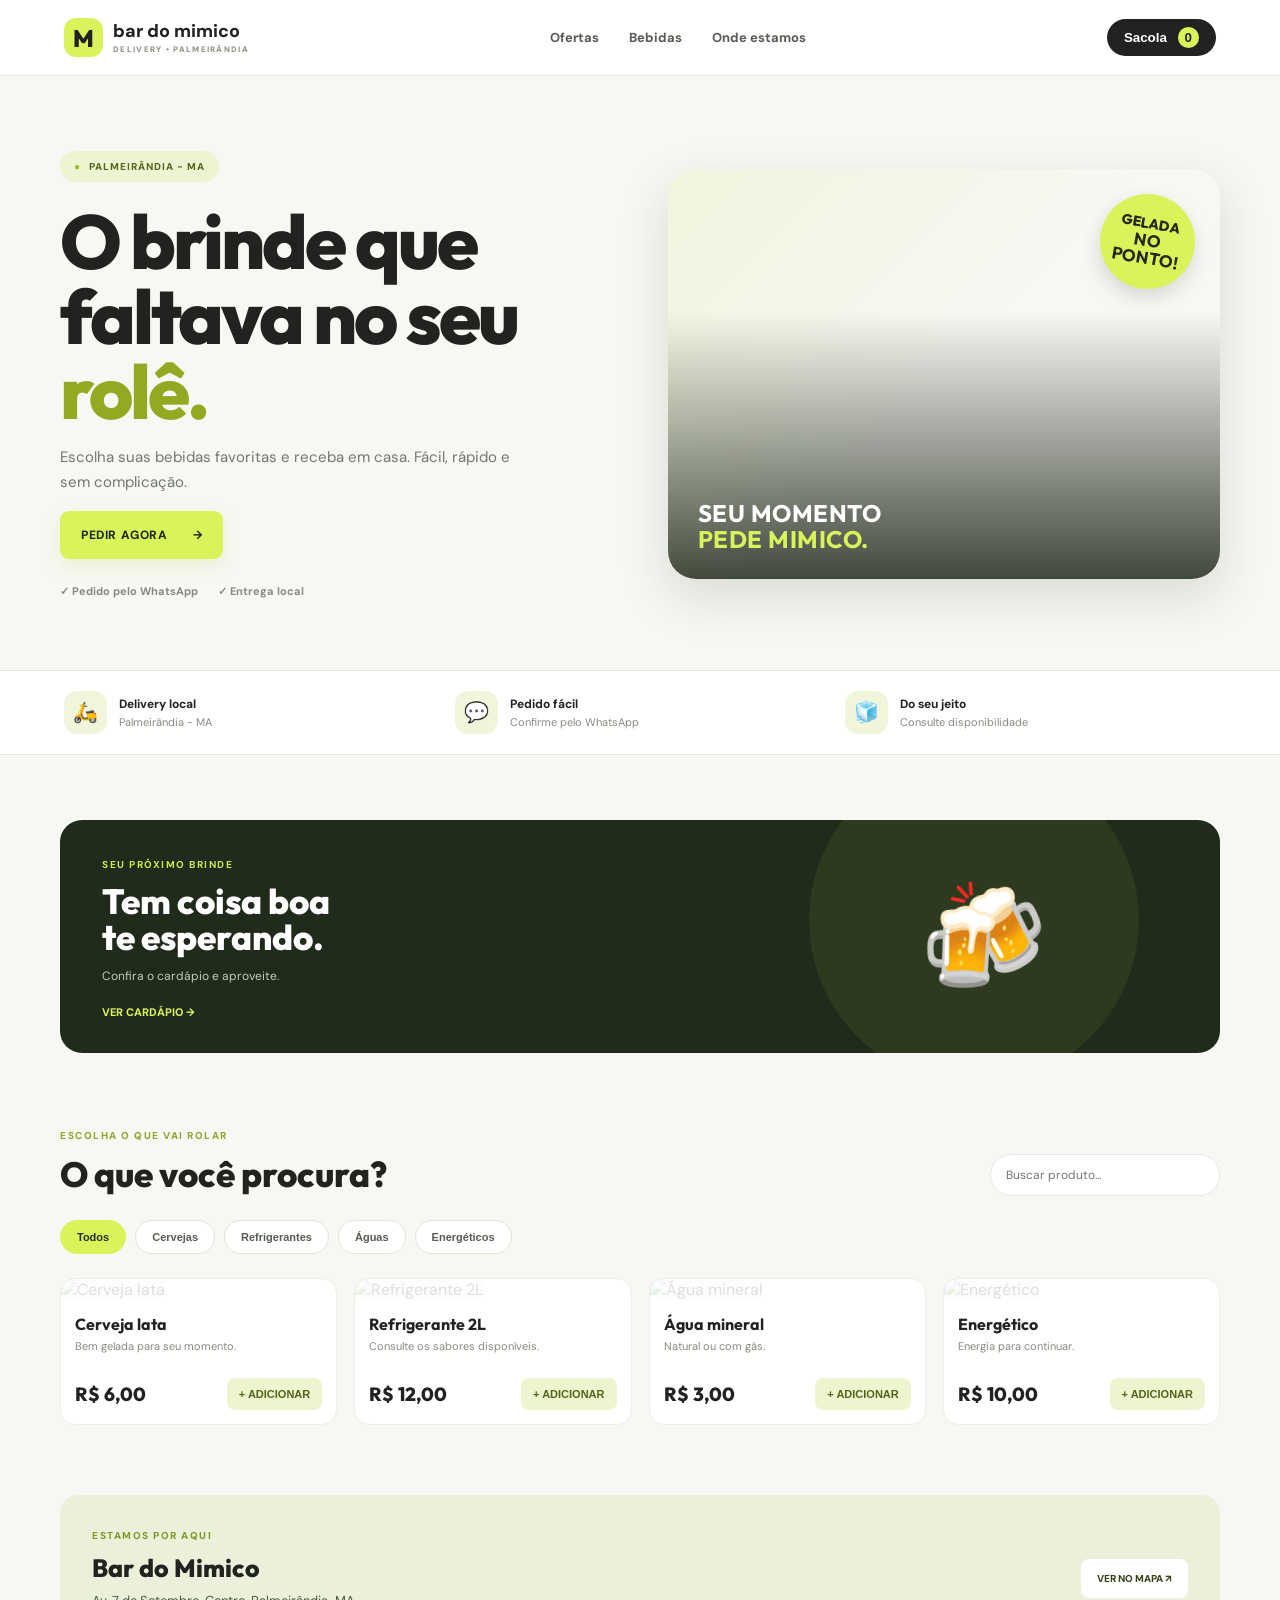
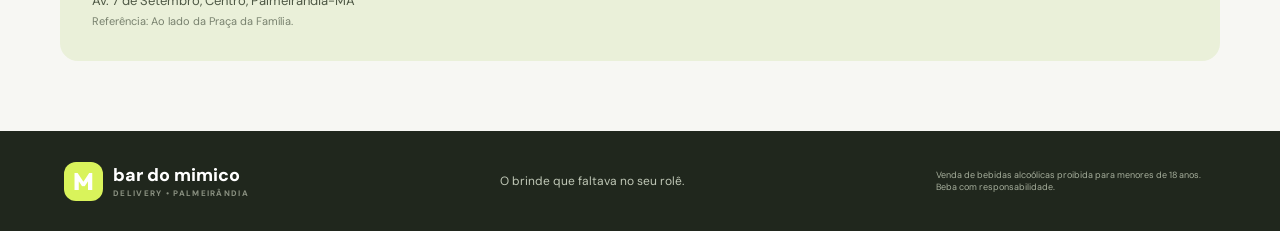
==== index.html @ 16fa1250 "Add files via upload" ====
<!doctype html>
<html lang="pt-BR"><head><meta charset="utf-8"><meta name="viewport" content="width=device-width,initial-scale=1"><meta name="theme-color" content="#f7f7f4"><title>Bar do Mimico | Delivery</title><link rel="preconnect" href="https://fonts.googleapis.com"><link href="https://fonts.googleapis.com/css2?family=DM+Sans:wght@400;500;600;700;800&family=Outfit:wght@500;600;700;800&display=swap" rel="stylesheet"><link rel="stylesheet" href="style.css"></head>
<body class="store">
<header class="header"><a class="logo" href="#"><span class="logo-mark">M</span><span>bar do <b>mimico</b><small>DELIVERY • PALMEIRÂNDIA</small></span></a><nav><a href="#ofertas">Ofertas</a><a href="#produtos">Bebidas</a><a href="#localizacao">Onde estamos</a></nav><button id="openCart" class="cart-top">Sacola <span id="cartCount">0</span></button></header>
<section class="hero"><div class="hero-copy"><div class="location-pill"><span>●</span> PALMEIRÂNDIA - MA</div><h1>O brinde que<br>faltava no seu <em>rolê.</em></h1><p>Escolha suas bebidas favoritas e receba em casa. Fácil, rápido e sem complicação.</p><a href="#produtos" class="btn-main">PEDIR AGORA <b>→</b></a><div class="hero-points"><span>✓ Pedido pelo WhatsApp</span><span>✓ Entrega local</span></div></div><div class="hero-image"><div class="hero-image-shade"></div><div class="hero-sticker">GELADA<br><b>NO PONTO!</b></div><div class="hero-caption">SEU MOMENTO<br><b>PEDE MIMICO.</b></div></div></section>
<section class="quick-info"><div><span class="qi-icon">🛵</span><span><b>Delivery local</b><small>Palmeirândia - MA</small></span></div><div><span class="qi-icon">💬</span><span><b>Pedido fácil</b><small>Confirme pelo WhatsApp</small></span></div><div><span class="qi-icon">🧊</span><span><b>Do seu jeito</b><small>Consulte disponibilidade</small></span></div></section>
<main>
<section id="ofertas" class="offer-strip"><div><small>SEU PRÓXIMO BRINDE</small><h2>Tem coisa boa<br>te esperando.</h2><p>Confira o cardápio e aproveite.</p><a href="#produtos">VER CARDÁPIO →</a></div><div class="offer-art">🍻</div></section>
<section id="produtos" class="catalog"><div class="section-title"><div><small>ESCOLHA O QUE VAI ROLAR</small><h2>O que você procura?</h2></div><div class="search-wrap"><input id="search" placeholder="Buscar produto..."></div></div><div id="categories" class="chips"></div><div id="products" class="product-grid"><div class="loading">Carregando cardápio...</div></div></section>
<section id="localizacao" class="location-card"><div><small>ESTAMOS POR AQUI</small><h2>Bar do Mimico</h2><p>Av. 7 de Setembro, Centro, Palmeirândia-MA</p><p class="muted">Referência: Ao lado da Praça da Família.</p></div><a target="_blank" rel="noopener" href="https://www.google.com/maps/search/?api=1&query=Av.+7+de+Setembro,+Centro,+Palmeir%C3%A2ndia+-+MA">VER NO MAPA ↗</a></section>
</main><footer><div class="logo"><span class="logo-mark">M</span><span>bar do <b>mimico</b><small>DELIVERY • PALMEIRÂNDIA</small></span></div><p>O brinde que faltava no seu rolê.</p><small>Venda de bebidas alcoólicas proibida para menores de 18 anos. Beba com responsabilidade.</small></footer>
<div id="cartModal" class="modal hidden"><div class="modal-card"><div class="modal-head"><div><small>SUA ESCOLHA</small><h2>Sacola de compras</h2></div><button class="close" data-close="cartModal">×</button></div><div id="cartItems"></div><div id="cartTotals" class="cart-totals"></div><form id="checkout"><h3>Onde entregamos?</h3><input name="customer_name" placeholder="Seu nome" required><input name="customer_phone" placeholder="Seu telefone / WhatsApp" required><input name="address" placeholder="Rua, número e bairro" required><input name="reference" placeholder="Ponto de referência (opcional)"><select name="payment"><option>Pix</option><option>Dinheiro</option><option>Cartão</option></select><input name="change_for" placeholder="Troco para quanto? (se necessário)"><button class="btn-main full">ENVIAR PEDIDO PELO WHATSAPP →</button><small class="form-hint">O pedido será registrado e você será direcionado ao WhatsApp para enviar a mensagem.</small></form></div></div>
<div id="toast" class="toast"></div>
<script src="https://cdn.jsdelivr.net/npm/@supabase/supabase-js@2"></script><script src="config.js"></script><script src="store.js"></script></body></html>
---- style.css ----
:root{--ink:#20231f;--muted:#72786f;--lime:#d9f35b;--lime-dark:#b9d638;--paper:#f7f7f3;--white:#fff;--line:#e7e9e1;--orange:#ff7448}*{box-sizing:border-box}html{scroll-behavior:smooth}body{margin:0;background:var(--paper);color:var(--ink);font-family:"DM Sans",sans-serif}.header{height:76px;padding:0 max(5%,calc((100% - 1160px)/2));display:flex;align-items:center;justify-content:space-between;background:#fff;position:sticky;top:0;z-index:4;border-bottom:1px solid var(--line)}.logo{display:flex;align-items:center;gap:10px;text-decoration:none;color:var(--ink);font-weight:800;font-size:18px;line-height:1}.logo b{font-weight:800}.logo small{display:block;color:#899080;font-size:8px;letter-spacing:1.3px;margin-top:5px}.logo-mark{width:39px;height:39px;background:var(--lime);display:grid;place-items:center;border-radius:12px;font:800 24px Outfit}.header nav{display:flex;gap:30px}.header nav a{color:#555d52;text-decoration:none;font-size:13px;font-weight:700}.header nav a:hover{color:#8ba91e}.cart-top{background:var(--ink);color:#fff;border:0;border-radius:30px;padding:11px 17px;font-weight:700;cursor:pointer}.cart-top span{background:var(--lime);color:var(--ink);border-radius:50%;padding:3px 7px;margin-left:7px}.hero{max-width:1240px;margin:auto;padding:65px 40px 62px;display:grid;grid-template-columns:1fr 1fr;gap:55px;align-items:center}.hero-copy{padding:10px 0}.location-pill{display:inline-flex;align-items:center;gap:8px;border-radius:30px;background:#edf4d1;padding:9px 14px;color:#53651d;font-size:10px;font-weight:800;letter-spacing:1px}.location-pill span{color:#9bbd24}.hero h1{font:800 clamp(48px,6vw,76px)/.99 Outfit,sans-serif;letter-spacing:-3px;margin:22px 0 15px}.hero h1 em{font-style:normal;color:#91aa22}.hero-copy>p{max-width:450px;color:#71786e;line-height:1.7;font-size:15px}.btn-main{display:inline-flex;align-items:center;justify-content:center;gap:25px;background:var(--lime);border:0;border-radius:9px;padding:16px 21px;color:#222b0b;text-decoration:none;font-size:12px;font-weight:800;letter-spacing:.6px;cursor:pointer;box-shadow:0 7px 18px #bfdc4b33;transition:.18s}.btn-main:hover{background:#cbe94b;transform:translateY(-2px)}.hero-points{display:flex;gap:20px;margin-top:25px;color:#858c7f;font-size:11px;font-weight:700}.hero-image{height:410px;border-radius:28px;position:relative;overflow:hidden;background:linear-gradient(0deg,#10190bc9,transparent 65%),url('https://images.unsplash.com/photo-1513558161293-cadeira?auto=format&fit=crop&w=1200&q=85') center/cover;box-shadow:0 18px 50px #39401d25}.hero-image-shade{position:absolute;inset:0;background:linear-gradient(135deg,#c9e94c22,transparent 50%)}.hero-sticker{position:absolute;right:25px;top:25px;background:var(--lime);color:#252b16;border-radius:50%;width:95px;height:95px;display:grid;align-content:center;text-align:center;font:800 14px/1.05 Outfit;transform:rotate(10deg);box-shadow:0 8px 20px #0002}.hero-sticker b{font-size:17px}.hero-caption{position:absolute;bottom:27px;left:30px;color:#fff;font:700 24px/1.1 Outfit;letter-spacing:.5px}.hero-caption b{color:var(--lime)}.quick-info{background:#fff;border-block:1px solid var(--line);padding:20px max(5%,calc((100% - 1160px)/2));display:grid;grid-template-columns:repeat(3,1fr);gap:20px}.quick-info>div{display:flex;align-items:center;gap:12px}.qi-icon{width:43px;height:43px;border-radius:13px;background:#f0f5dc;display:grid;place-items:center;font-size:20px}.quick-info b,.quick-info small{display:block}.quick-info b{font-size:12px}.quick-info small{color:#858b81;font-size:11px;margin-top:3px}.offer-strip{margin:65px 0 70px;background:#202b1b;border-radius:22px;min-height:210px;padding:32px 42px;color:#fff;display:flex;justify-content:space-between;align-items:center;overflow:hidden;position:relative}.offer-strip:after{content:"";position:absolute;width:330px;height:330px;border-radius:50%;background:#d9f35b12;right:7%;top:-65px}.offer-strip small,.section-title small,.location-card small{color:#c9e74b;font-size:10px;font-weight:800;letter-spacing:1.5px}.offer-strip h2{font:800 35px/1.05 Outfit;margin:10px 0}.offer-strip p{color:#c4cbbd;font-size:12px}.offer-strip a{display:inline-block;color:var(--lime);font-size:11px;font-weight:800;text-decoration:none;margin-top:9px}.offer-art{font-size:105px;z-index:1;transform:rotate(-9deg);margin-right:12%}.catalog{padding-bottom:70px}.section-title{display:flex;justify-content:space-between;align-items:end}.section-title small{color:#8da72a}.section-title h2{font:800 35px Outfit;margin:8px 0 0}.search-wrap input{width:230px;padding:12px 15px;border:1px solid var(--line);border-radius:30px;background:#fff;font:12px "DM Sans";outline:none}.chips{display:flex;gap:9px;flex-wrap:wrap;margin:24px 0}.chip{border:1px solid #e1e5d8;background:#fff;color:#555d50;border-radius:30px;padding:10px 16px;font-size:11px;font-weight:700;cursor:pointer}.chip.active,.chip:hover{background:var(--lime);border-color:var(--lime);color:#27300e}.product-grid{display:grid;grid-template-columns:repeat(4,minmax(0,1fr));gap:17px}.product{background:#fff;border:1px solid #eceee8;border-radius:15px;overflow:hidden;transition:.2s}.product:hover{transform:translateY(-4px);box-shadow:0 14px 28px #29321a12}.product img{width:100%;height:165px;object-fit:cover;background:#f0f1eb}.product-info{padding:14px}.product h3{font:700 16px Outfit;margin:0 0 5px}.product p{font-size:11px;color:#858b80;min-height:28px;margin:0 0 11px}.product-bottom{display:flex;align-items:center;justify-content:space-between}.price{font:800 19px Outfit}.old{font-size:10px;color:#9ca197;text-decoration:line-through;margin-left:5px}.add{border:0;border-radius:8px;background:#edf5ce;color:#52651b;font-size:11px;font-weight:800;padding:10px 12px;cursor:pointer}.add:hover{background:var(--lime)}.loading{color:#888}.location-card{margin:0 0 70px;background:#eaf0d9;border-radius:18px;padding:28px 32px;display:flex;align-items:center;justify-content:space-between}.location-card small{color:#7f9825}.location-card h2{font:800 25px Outfit;margin:8px 0}.location-card p{margin:5px 0;color:#4e5845;font-size:13px}.location-card .muted{color:#78816e;font-size:11px}.location-card a{background:#fff;color:#34421a;text-decoration:none;padding:13px 16px;border-radius:8px;font-size:10px;font-weight:800}main{max-width:1160px;margin:auto;padding:0 0}footer{background:#20271d;color:white;padding:30px max(5%,calc((100% - 1160px)/2));display:flex;align-items:center;justify-content:space-between;gap:20px}footer .logo{color:white}footer p{font-size:12px;color:#c0c8b7}footer>small{font-size:9px;color:#a6af9c;max-width:280px}.modal{position:fixed;inset:0;background:#10160dc9;z-index:10;display:flex;justify-content:flex-end}.hidden{display:none!important}.modal-card{width:min(480px,100%);height:100%;overflow:auto;background:#fff;padding:25px}.modal-head{display:flex;justify-content:space-between;align-items:center;border-bottom:1px solid var(--line);padding-bottom:15px}.modal-head small{color:#8ba528;font-size:9px;font-weight:800;letter-spacing:1px}.modal-head h2{font:800 25px Outfit;margin:5px 0}.close{border:0;background:#f0f2eb;border-radius:50%;width:35px;height:35px;font-size:24px;cursor:pointer}.cart-row{display:flex;justify-content:space-between;align-items:center;border-bottom:1px solid var(--line);padding:14px 0;font-size:12px}.cart-row strong{font-size:13px}.qty{display:flex;align-items:center;gap:8px;margin-top:7px}.qty button{border:0;background:#eef3dc;border-radius:6px;padding:5px 9px;cursor:pointer}.remove{background:none!important;color:#b04b35}.cart-totals{padding:15px 0;line-height:2;color:#687061;font-size:12px}.cart-totals strong{font:800 22px Outfit;color:#252b1e}.modal form h3{font:800 15px Outfit}.modal input,.modal select{display:block;width:100%;padding:13px;margin:8px 0;border:1px solid #e0e4d9;border-radius:8px;background:#fbfcf8;font:12px "DM Sans"}.full{width:100%;margin-top:10px}.form-hint{display:block;color:#858c80;font-size:10px;text-align:center;margin-top:12px}.toast{position:fixed;bottom:20px;left:50%;transform:translateX(-50%);background:#222b1b;color:white;padding:12px 18px;border-radius:9px;z-index:20;font-size:12px;box-shadow:0 8px 25px #0002}.toast:empty{display:none}@media(max-width:900px){.hero{padding:45px 5%;gap:25px}.hero-image{height:350px}.product-grid{grid-template-columns:repeat(3,1fr)}main{padding-inline:5%}.quick-info{padding-inline:5%}.offer-strip{margin-inline:5%}.location-card{margin-inline:5%}}@media(max-width:620px){.header{height:65px;padding:0 4%}.header nav{display:none}.logo{font-size:16px}.hero{display:flex;flex-direction:column;align-items:stretch;padding:40px 5% 28px;gap:25px}.hero h1{font-size:53px;letter-spacing:-2px}.hero-image{height:230px;border-radius:19px}.hero-sticker{width:73px;height:73px;font-size:11px}.hero-sticker b{font-size:13px}.hero-caption{font-size:19px}.hero-points{font-size:9px;gap:12px}.quick-info{grid-template-columns:1fr;padding:17px 6%;gap:13px}.offer-strip{margin:35px 5% 45px;padding:24px;min-height:180px}.offer-strip h2{font-size:28px}.offer-art{font-size:65px;margin-right:0}.section-title{align-items:start;gap:12px;flex-direction:column}.section-title h2{font-size:28px}.search-wrap,.search-wrap input{width:100%}.product-grid{grid-template-columns:repeat(2,minmax(0,1fr));gap:10px}.product img{height:120px}.product-info{padding:10px}.product h3{font-size:14px}.product p{font-size:10px}.price{font-size:17px}.add{padding:9px;font-size:9px}.location-card{margin:0 5% 45px;padding:22px;align-items:flex-start;gap:15px;flex-direction:column}footer{padding:25px 6%;flex-wrap:wrap}footer p{width:100%;order:3;margin:0}footer>small{max-width:none}.modal-card{padding:20px}}
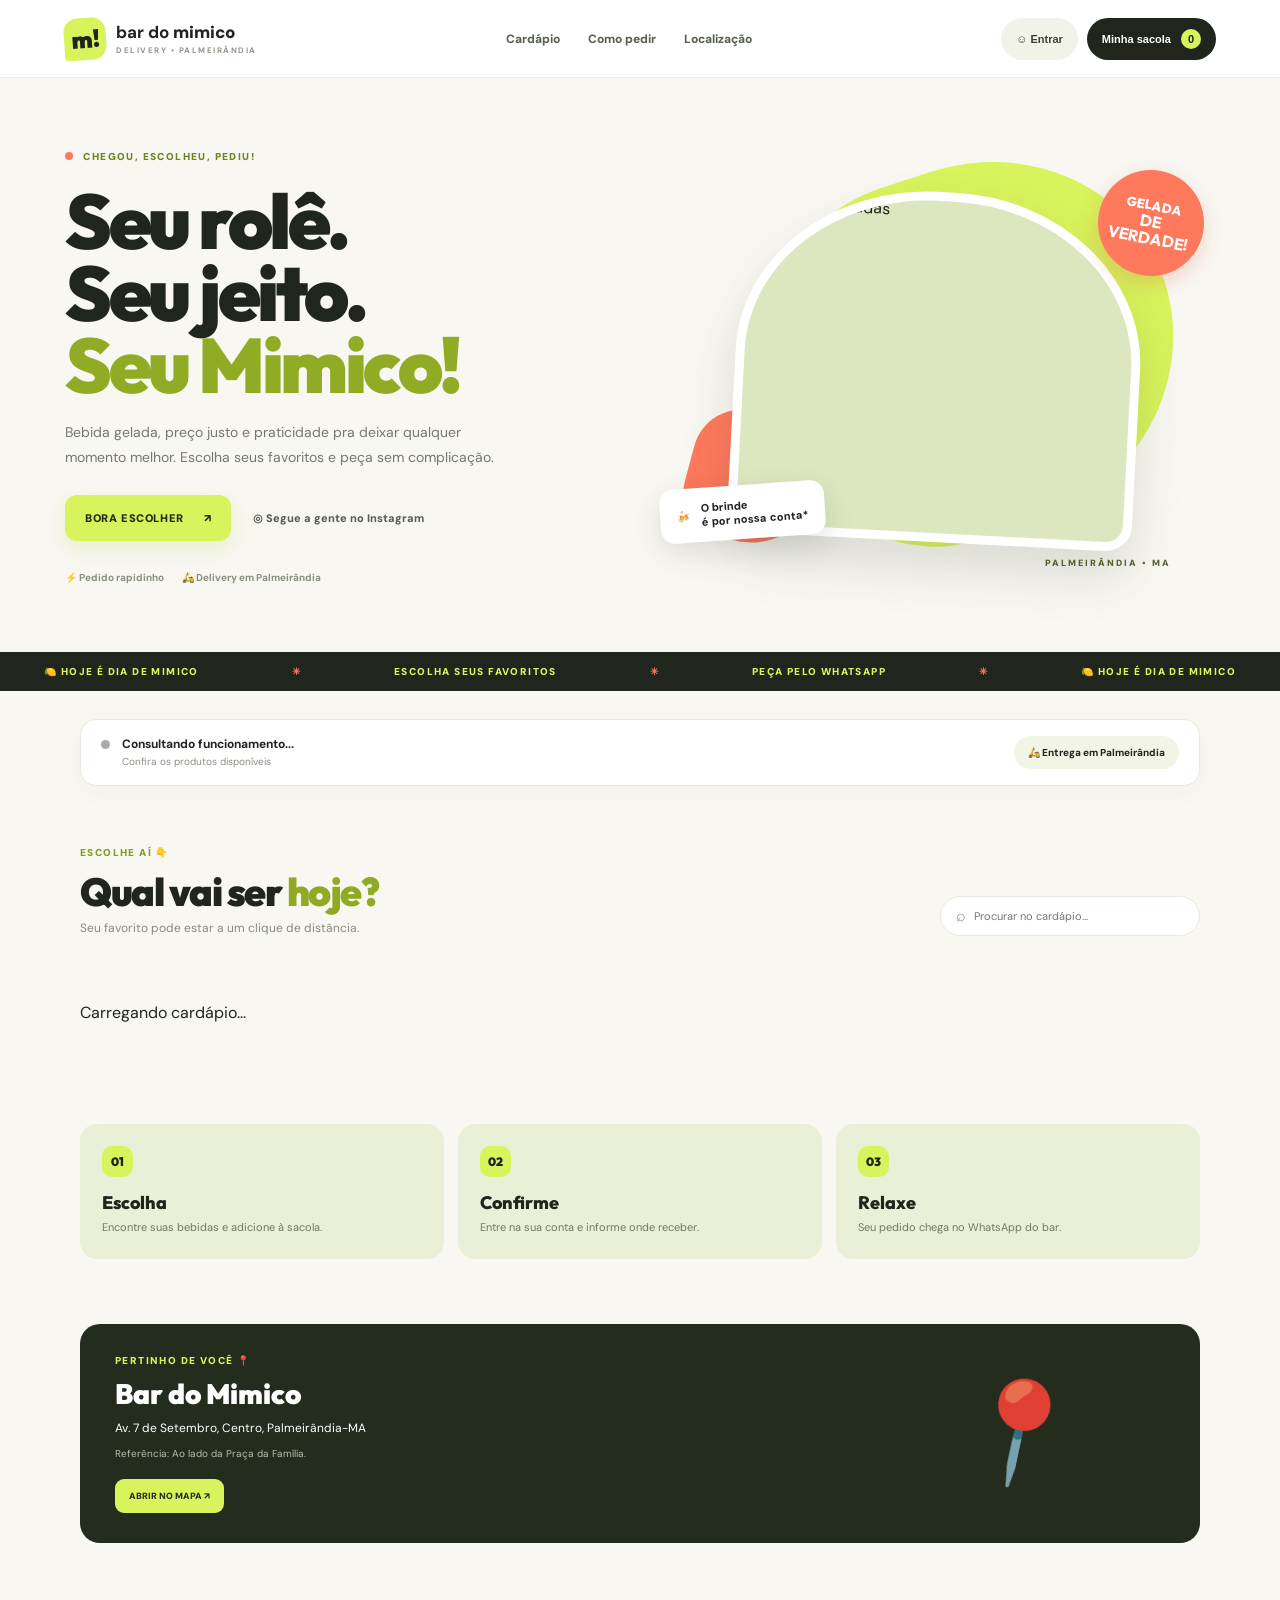
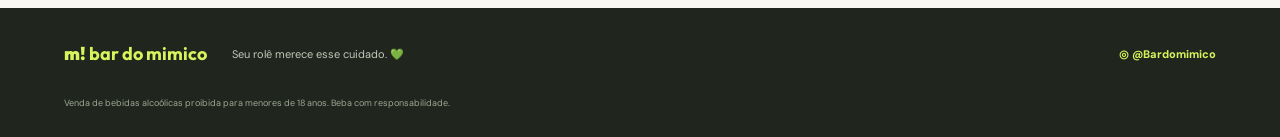
==== commit 333e0659: "Add files via upload" ====
--- a/index.html
+++ b/index.html
@@ -1,14 +1,17 @@
 <!doctype html>
-<html lang="pt-BR"><head><meta charset="utf-8"><meta name="viewport" content="width=device-width,initial-scale=1"><meta name="theme-color" content="#f7f7f4"><title>Bar do Mimico | Delivery</title><link rel="preconnect" href="https://fonts.googleapis.com"><link href="https://fonts.googleapis.com/css2?family=DM+Sans:wght@400;500;600;700;800&family=Outfit:wght@500;600;700;800&display=swap" rel="stylesheet"><link rel="stylesheet" href="style.css"></head>
-<body class="store">
-<header class="header"><a class="logo" href="#"><span class="logo-mark">M</span><span>bar do <b>mimico</b><small>DELIVERY • PALMEIRÂNDIA</small></span></a><nav><a href="#ofertas">Ofertas</a><a href="#produtos">Bebidas</a><a href="#localizacao">Onde estamos</a></nav><button id="openCart" class="cart-top">Sacola <span id="cartCount">0</span></button></header>
-<section class="hero"><div class="hero-copy"><div class="location-pill"><span>●</span> PALMEIRÂNDIA - MA</div><h1>O brinde que<br>faltava no seu <em>rolê.</em></h1><p>Escolha suas bebidas favoritas e receba em casa. Fácil, rápido e sem complicação.</p><a href="#produtos" class="btn-main">PEDIR AGORA <b>→</b></a><div class="hero-points"><span>✓ Pedido pelo WhatsApp</span><span>✓ Entrega local</span></div></div><div class="hero-image"><div class="hero-image-shade"></div><div class="hero-sticker">GELADA<br><b>NO PONTO!</b></div><div class="hero-caption">SEU MOMENTO<br><b>PEDE MIMICO.</b></div></div></section>
-<section class="quick-info"><div><span class="qi-icon">🛵</span><span><b>Delivery local</b><small>Palmeirândia - MA</small></span></div><div><span class="qi-icon">💬</span><span><b>Pedido fácil</b><small>Confirme pelo WhatsApp</small></span></div><div><span class="qi-icon">🧊</span><span><b>Do seu jeito</b><small>Consulte disponibilidade</small></span></div></section>
+<html lang="pt-BR"><head><meta charset="utf-8"><meta name="viewport" content="width=device-width,initial-scale=1"><meta name="theme-color" content="#f8f7f2"><title>Bar do Mimico — seu rolê, do seu jeito!</title><link rel="preconnect" href="https://fonts.googleapis.com"><link href="https://fonts.googleapis.com/css2?family=DM+Sans:wght@400;500;600;700;800;900&family=Outfit:wght@500;600;700;800;900&display=swap" rel="stylesheet"><link rel="stylesheet" href="style.css"></head>
+<body>
+<header class="topbar"><a class="brand" href="#"><span class="brand-icon">m!</span><span>bar do <b>mimico</b><small>DELIVERY • PALMEIRÂNDIA</small></span></a><nav><a href="#cardapio">Cardápio</a><a href="#como-funciona">Como pedir</a><a href="#local">Localização</a></nav><div class="header-actions"><button id="accountBtn" class="account-btn">☺ <span>Entrar</span></button><button id="cartBtn" class="cart-btn">Minha sacola <b id="cartCount">0</b></button></div></header>
+<section class="hero"><div class="hero-left"><div class="eyebrow"><i></i> CHEGOU, ESCOLHEU, PEDIU!</div><h1>Seu rolê.<br>Seu jeito.<br><em>Seu Mimico!</em></h1><p>Bebida gelada, preço justo e praticidade pra deixar qualquer momento melhor. Escolha seus favoritos e peça sem complicação.</p><div class="hero-buttons"><a class="primary-btn" href="#cardapio">BORA ESCOLHER <span>↗</span></a><a class="instagram-link" href="https://www.instagram.com/bardomimico/" target="_blank" rel="noopener">◎ Segue a gente no Instagram</a></div><div class="hero-trust"><span>⚡ Pedido rapidinho</span><span>🛵 Delivery em Palmeirândia</span></div></div><div class="hero-art"><div class="blob blob-one"></div><div class="blob blob-two"></div><div class="hero-photo"><img src="https://images.unsplash.com/photo-1513558161293-cadeira?auto=format&fit=crop&w=1000&q=85" alt="Bebidas geladas"></div><div class="round-stamp">GELADA<br><b>DE VERDADE!</b></div><div class="floating-note">🍻 <span>O brinde<br>é por nossa conta*</span></div><div class="hero-bottom-tag">PALMEIRÂNDIA • MA</div></div></section>
+<div class="ticker"><span>🍋 HOJE É DIA DE MIMICO</span><b>✳</b><span>ESCOLHA SEUS FAVORITOS</span><b>✳</b><span>PEÇA PELO WHATSAPP</span><b>✳</b><span>🍋 HOJE É DIA DE MIMICO</span></div>
 <main>
-<section id="ofertas" class="offer-strip"><div><small>SEU PRÓXIMO BRINDE</small><h2>Tem coisa boa<br>te esperando.</h2><p>Confira o cardápio e aproveite.</p><a href="#produtos">VER CARDÁPIO →</a></div><div class="offer-art">🍻</div></section>
-<section id="produtos" class="catalog"><div class="section-title"><div><small>ESCOLHA O QUE VAI ROLAR</small><h2>O que você procura?</h2></div><div class="search-wrap"><input id="search" placeholder="Buscar produto..."></div></div><div id="categories" class="chips"></div><div id="products" class="product-grid"><div class="loading">Carregando cardápio...</div></div></section>
-<section id="localizacao" class="location-card"><div><small>ESTAMOS POR AQUI</small><h2>Bar do Mimico</h2><p>Av. 7 de Setembro, Centro, Palmeirândia-MA</p><p class="muted">Referência: Ao lado da Praça da Família.</p></div><a target="_blank" rel="noopener" href="https://www.google.com/maps/search/?api=1&query=Av.+7+de+Setembro,+Centro,+Palmeir%C3%A2ndia+-+MA">VER NO MAPA ↗</a></section>
-</main><footer><div class="logo"><span class="logo-mark">M</span><span>bar do <b>mimico</b><small>DELIVERY • PALMEIRÂNDIA</small></span></div><p>O brinde que faltava no seu rolê.</p><small>Venda de bebidas alcoólicas proibida para menores de 18 anos. Beba com responsabilidade.</small></footer>
-<div id="cartModal" class="modal hidden"><div class="modal-card"><div class="modal-head"><div><small>SUA ESCOLHA</small><h2>Sacola de compras</h2></div><button class="close" data-close="cartModal">×</button></div><div id="cartItems"></div><div id="cartTotals" class="cart-totals"></div><form id="checkout"><h3>Onde entregamos?</h3><input name="customer_name" placeholder="Seu nome" required><input name="customer_phone" placeholder="Seu telefone / WhatsApp" required><input name="address" placeholder="Rua, número e bairro" required><input name="reference" placeholder="Ponto de referência (opcional)"><select name="payment"><option>Pix</option><option>Dinheiro</option><option>Cartão</option></select><input name="change_for" placeholder="Troco para quanto? (se necessário)"><button class="btn-main full">ENVIAR PEDIDO PELO WHATSAPP →</button><small class="form-hint">O pedido será registrado e você será direcionado ao WhatsApp para enviar a mensagem.</small></form></div></div>
+<section class="status-row"><div><span class="pulse-dot" id="storeDot"></span><b id="storeStatus">Consultando funcionamento...</b><small id="storeMessage">Confira os produtos disponíveis</small></div><div class="delivery-pill">🛵 <span id="deliveryLabel">Entrega em Palmeirândia</span></div></section>
+<section id="cardapio" class="menu-section"><div class="section-heading"><div><div class="eyebrow dark">ESCOLHE AÍ 👇</div><h2>Qual vai ser <em>hoje?</em></h2><p>Seu favorito pode estar a um clique de distância.</p></div><div class="search-box">⌕ <input id="search" placeholder="Procurar no cardápio..."></div></div><div id="categories" class="category-list"></div><div id="products" class="products"><p>Carregando cardápio...</p></div></section>
+<section id="como-funciona" class="steps"><div><span>01</span><h3>Escolha</h3><p>Encontre suas bebidas e adicione à sacola.</p></div><div><span>02</span><h3>Confirme</h3><p>Entre na sua conta e informe onde receber.</p></div><div><span>03</span><h3>Relaxe</h3><p>Seu pedido chega no WhatsApp do bar.</p></div></section>
+<section id="local" class="local-card"><div><div class="eyebrow dark">PERTINHO DE VOCÊ 📍</div><h2>Bar do Mimico</h2><p>Av. 7 de Setembro, Centro, Palmeirândia-MA</p><small>Referência: Ao lado da Praça da Família.</small><a target="_blank" rel="noopener" href="https://www.google.com/maps/search/?api=1&query=Av.+7+de+Setembro,+Centro,+Palmeir%C3%A2ndia+-+MA">ABRIR NO MAPA ↗</a></div><div class="local-emoji">📍</div></section>
+</main><footer><div class="footer-brand">m! <b>bar do mimico</b></div><p>Seu rolê merece esse cuidado. 💚</p><a href="https://www.instagram.com/bardomimico/" target="_blank" rel="noopener">◎ @Bardomimico</a><small>Venda de bebidas alcoólicas proibida para menores de 18 anos. Beba com responsabilidade.</small></footer>
+<div id="authModal" class="overlay hidden"><section class="dialog auth-dialog"><button class="x" data-close="authModal">×</button><div class="dialog-kicker">BEM-VINDO AO MIMICO</div><h2 id="authTitle">Bom ter você por aqui! 👋</h2><p id="authIntro">Entre para pedir rapidinho e acompanhar seus pedidos.</p><div class="auth-tabs"><button class="selected" data-authmode="login">Entrar</button><button data-authmode="signup">Criar conta</button></div><form id="authForm"><input id="authName" class="hidden" placeholder="Seu nome"><input id="authPhone" class="hidden" placeholder="Seu WhatsApp com DDD"><input id="authEmail" type="email" placeholder="Seu e-mail" required><input id="authPassword" type="password" placeholder="Senha (mínimo 6 caracteres)" minlength="6" required><button class="primary-btn wide" id="authSubmit">ENTRAR →</button><p id="authError" class="error"></p></form></section></div>
+<div id="profileModal" class="overlay hidden"><section class="dialog"><button class="x" data-close="profileModal">×</button><div class="dialog-kicker">SUA CONTA</div><h2>Oi, <span id="profileName">pessoa</span>! ✨</h2><div class="profile-actions"><button id="editProfile">Editar meus dados</button><button id="myOrders">Meus pedidos</button><button id="signOut" class="quiet">Sair da conta</button></div><div id="profileBody"></div></section></div>
+<div id="cartDrawer" class="overlay drawer-overlay hidden"><section class="drawer"><div class="drawer-head"><div><div class="dialog-kicker">QUASE LÁ!</div><h2>Sua sacola 🛍️</h2></div><button class="x" data-close="cartDrawer">×</button></div><div id="cartItems"></div><div id="cartSummary"></div><form id="checkoutForm"><h3>Pra onde vai o pedido?</h3><input id="deliveryAddress" placeholder="Rua, número e bairro" required><input id="deliveryReference" placeholder="Ponto de referência (opcional)"><select id="paymentMethod"><option>Pix</option><option>Dinheiro</option><option>Cartão</option></select><input id="changeFor" placeholder="Troco para quanto? (se pagar em dinheiro)"><button class="primary-btn wide" type="submit">FINALIZAR PEDIDO NO WHATSAPP ↗</button><small>Seu pedido fica salvo na sua conta antes de abrir o WhatsApp.</small></form></section></div>
 <div id="toast" class="toast"></div>
 <script src="https://cdn.jsdelivr.net/npm/@supabase/supabase-js@2"></script><script src="config.js"></script><script src="store.js"></script></body></html>
--- a/style.css
+++ b/style.css
@@ -1 +1 @@
-:root{--ink:#20231f;--muted:#72786f;--lime:#d9f35b;--lime-dark:#b9d638;--paper:#f7f7f3;--white:#fff;--line:#e7e9e1;--orange:#ff7448}*{box-sizing:border-box}html{scroll-behavior:smooth}body{margin:0;background:var(--paper);color:var(--ink);font-family:"DM Sans",sans-serif}.header{height:76px;padding:0 max(5%,calc((100% - 1160px)/2));display:flex;align-items:center;justify-content:space-between;background:#fff;position:sticky;top:0;z-index:4;border-bottom:1px solid var(--line)}.logo{display:flex;align-items:center;gap:10px;text-decoration:none;color:var(--ink);font-weight:800;font-size:18px;line-height:1}.logo b{font-weight:800}.logo small{display:block;color:#899080;font-size:8px;letter-spacing:1.3px;margin-top:5px}.logo-mark{width:39px;height:39px;background:var(--lime);display:grid;place-items:center;border-radius:12px;font:800 24px Outfit}.header nav{display:flex;gap:30px}.header nav a{color:#555d52;text-decoration:none;font-size:13px;font-weight:700}.header nav a:hover{color:#8ba91e}.cart-top{background:var(--ink);color:#fff;border:0;border-radius:30px;padding:11px 17px;font-weight:700;cursor:pointer}.cart-top span{background:var(--lime);color:var(--ink);border-radius:50%;padding:3px 7px;margin-left:7px}.hero{max-width:1240px;margin:auto;padding:65px 40px 62px;display:grid;grid-template-columns:1fr 1fr;gap:55px;align-items:center}.hero-copy{padding:10px 0}.location-pill{display:inline-flex;align-items:center;gap:8px;border-radius:30px;background:#edf4d1;padding:9px 14px;color:#53651d;font-size:10px;font-weight:800;letter-spacing:1px}.location-pill span{color:#9bbd24}.hero h1{font:800 clamp(48px,6vw,76px)/.99 Outfit,sans-serif;letter-spacing:-3px;margin:22px 0 15px}.hero h1 em{font-style:normal;color:#91aa22}.hero-copy>p{max-width:450px;color:#71786e;line-height:1.7;font-size:15px}.btn-main{display:inline-flex;align-items:center;justify-content:center;gap:25px;background:var(--lime);border:0;border-radius:9px;padding:16px 21px;color:#222b0b;text-decoration:none;font-size:12px;font-weight:800;letter-spacing:.6px;cursor:pointer;box-shadow:0 7px 18px #bfdc4b33;transition:.18s}.btn-main:hover{background:#cbe94b;transform:translateY(-2px)}.hero-points{display:flex;gap:20px;margin-top:25px;color:#858c7f;font-size:11px;font-weight:700}.hero-image{height:410px;border-radius:28px;position:relative;overflow:hidden;background:linear-gradient(0deg,#10190bc9,transparent 65%),url('https://images.unsplash.com/photo-1513558161293-cadeira?auto=format&fit=crop&w=1200&q=85') center/cover;box-shadow:0 18px 50px #39401d25}.hero-image-shade{position:absolute;inset:0;background:linear-gradient(135deg,#c9e94c22,transparent 50%)}.hero-sticker{position:absolute;right:25px;top:25px;background:var(--lime);color:#252b16;border-radius:50%;width:95px;height:95px;display:grid;align-content:center;text-align:center;font:800 14px/1.05 Outfit;transform:rotate(10deg);box-shadow:0 8px 20px #0002}.hero-sticker b{font-size:17px}.hero-caption{position:absolute;bottom:27px;left:30px;color:#fff;font:700 24px/1.1 Outfit;letter-spacing:.5px}.hero-caption b{color:var(--lime)}.quick-info{background:#fff;border-block:1px solid var(--line);padding:20px max(5%,calc((100% - 1160px)/2));display:grid;grid-template-columns:repeat(3,1fr);gap:20px}.quick-info>div{display:flex;align-items:center;gap:12px}.qi-icon{width:43px;height:43px;border-radius:13px;background:#f0f5dc;display:grid;place-items:center;font-size:20px}.quick-info b,.quick-info small{display:block}.quick-info b{font-size:12px}.quick-info small{color:#858b81;font-size:11px;margin-top:3px}.offer-strip{margin:65px 0 70px;background:#202b1b;border-radius:22px;min-height:210px;padding:32px 42px;color:#fff;display:flex;justify-content:space-between;align-items:center;overflow:hidden;position:relative}.offer-strip:after{content:"";position:absolute;width:330px;height:330px;border-radius:50%;background:#d9f35b12;right:7%;top:-65px}.offer-strip small,.section-title small,.location-card small{color:#c9e74b;font-size:10px;font-weight:800;letter-spacing:1.5px}.offer-strip h2{font:800 35px/1.05 Outfit;margin:10px 0}.offer-strip p{color:#c4cbbd;font-size:12px}.offer-strip a{display:inline-block;color:var(--lime);font-size:11px;font-weight:800;text-decoration:none;margin-top:9px}.offer-art{font-size:105px;z-index:1;transform:rotate(-9deg);margin-right:12%}.catalog{padding-bottom:70px}.section-title{display:flex;justify-content:space-between;align-items:end}.section-title small{color:#8da72a}.section-title h2{font:800 35px Outfit;margin:8px 0 0}.search-wrap input{width:230px;padding:12px 15px;border:1px solid var(--line);border-radius:30px;background:#fff;font:12px "DM Sans";outline:none}.chips{display:flex;gap:9px;flex-wrap:wrap;margin:24px 0}.chip{border:1px solid #e1e5d8;background:#fff;color:#555d50;border-radius:30px;padding:10px 16px;font-size:11px;font-weight:700;cursor:pointer}.chip.active,.chip:hover{background:var(--lime);border-color:var(--lime);color:#27300e}.product-grid{display:grid;grid-template-columns:repeat(4,minmax(0,1fr));gap:17px}.product{background:#fff;border:1px solid #eceee8;border-radius:15px;overflow:hidden;transition:.2s}.product:hover{transform:translateY(-4px);box-shadow:0 14px 28px #29321a12}.product img{width:100%;height:165px;object-fit:cover;background:#f0f1eb}.product-info{padding:14px}.product h3{font:700 16px Outfit;margin:0 0 5px}.product p{font-size:11px;color:#858b80;min-height:28px;margin:0 0 11px}.product-bottom{display:flex;align-items:center;justify-content:space-between}.price{font:800 19px Outfit}.old{font-size:10px;color:#9ca197;text-decoration:line-through;margin-left:5px}.add{border:0;border-radius:8px;background:#edf5ce;color:#52651b;font-size:11px;font-weight:800;padding:10px 12px;cursor:pointer}.add:hover{background:var(--lime)}.loading{color:#888}.location-card{margin:0 0 70px;background:#eaf0d9;border-radius:18px;padding:28px 32px;display:flex;align-items:center;justify-content:space-between}.location-card small{color:#7f9825}.location-card h2{font:800 25px Outfit;margin:8px 0}.location-card p{margin:5px 0;color:#4e5845;font-size:13px}.location-card .muted{color:#78816e;font-size:11px}.location-card a{background:#fff;color:#34421a;text-decoration:none;padding:13px 16px;border-radius:8px;font-size:10px;font-weight:800}main{max-width:1160px;margin:auto;padding:0 0}footer{background:#20271d;color:white;padding:30px max(5%,calc((100% - 1160px)/2));display:flex;align-items:center;justify-content:space-between;gap:20px}footer .logo{color:white}footer p{font-size:12px;color:#c0c8b7}footer>small{font-size:9px;color:#a6af9c;max-width:280px}.modal{position:fixed;inset:0;background:#10160dc9;z-index:10;display:flex;justify-content:flex-end}.hidden{display:none!important}.modal-card{width:min(480px,100%);height:100%;overflow:auto;background:#fff;padding:25px}.modal-head{display:flex;justify-content:space-between;align-items:center;border-bottom:1px solid var(--line);padding-bottom:15px}.modal-head small{color:#8ba528;font-size:9px;font-weight:800;letter-spacing:1px}.modal-head h2{font:800 25px Outfit;margin:5px 0}.close{border:0;background:#f0f2eb;border-radius:50%;width:35px;height:35px;font-size:24px;cursor:pointer}.cart-row{display:flex;justify-content:space-between;align-items:center;border-bottom:1px solid var(--line);padding:14px 0;font-size:12px}.cart-row strong{font-size:13px}.qty{display:flex;align-items:center;gap:8px;margin-top:7px}.qty button{border:0;background:#eef3dc;border-radius:6px;padding:5px 9px;cursor:pointer}.remove{background:none!important;color:#b04b35}.cart-totals{padding:15px 0;line-height:2;color:#687061;font-size:12px}.cart-totals strong{font:800 22px Outfit;color:#252b1e}.modal form h3{font:800 15px Outfit}.modal input,.modal select{display:block;width:100%;padding:13px;margin:8px 0;border:1px solid #e0e4d9;border-radius:8px;background:#fbfcf8;font:12px "DM Sans"}.full{width:100%;margin-top:10px}.form-hint{display:block;color:#858c80;font-size:10px;text-align:center;margin-top:12px}.toast{position:fixed;bottom:20px;left:50%;transform:translateX(-50%);background:#222b1b;color:white;padding:12px 18px;border-radius:9px;z-index:20;font-size:12px;box-shadow:0 8px 25px #0002}.toast:empty{display:none}@media(max-width:900px){.hero{padding:45px 5%;gap:25px}.hero-image{height:350px}.product-grid{grid-template-columns:repeat(3,1fr)}main{padding-inline:5%}.quick-info{padding-inline:5%}.offer-strip{margin-inline:5%}.location-card{margin-inline:5%}}@media(max-width:620px){.header{height:65px;padding:0 4%}.header nav{display:none}.logo{font-size:16px}.hero{display:flex;flex-direction:column;align-items:stretch;padding:40px 5% 28px;gap:25px}.hero h1{font-size:53px;letter-spacing:-2px}.hero-image{height:230px;border-radius:19px}.hero-sticker{width:73px;height:73px;font-size:11px}.hero-sticker b{font-size:13px}.hero-caption{font-size:19px}.hero-points{font-size:9px;gap:12px}.quick-info{grid-template-columns:1fr;padding:17px 6%;gap:13px}.offer-strip{margin:35px 5% 45px;padding:24px;min-height:180px}.offer-strip h2{font-size:28px}.offer-art{font-size:65px;margin-right:0}.section-title{align-items:start;gap:12px;flex-direction:column}.section-title h2{font-size:28px}.search-wrap,.search-wrap input{width:100%}.product-grid{grid-template-columns:repeat(2,minmax(0,1fr));gap:10px}.product img{height:120px}.product-info{padding:10px}.product h3{font-size:14px}.product p{font-size:10px}.price{font-size:17px}.add{padding:9px;font-size:9px}.location-card{margin:0 5% 45px;padding:22px;align-items:flex-start;gap:15px;flex-direction:column}footer{padding:25px 6%;flex-wrap:wrap}footer p{width:100%;order:3;margin:0}footer>small{max-width:none}.modal-card{padding:20px}}+:root{--ink:#20251e;--muted:#72796d;--lime:#d8f35c;--lime2:#b8df39;--coral:#ff795d;--cream:#f8f7f2;--white:#fff;--line:#e9e9df;--purple:#b6a7ff}*{box-sizing:border-box}html{scroll-behavior:smooth}body{margin:0;background:var(--cream);color:var(--ink);font-family:"DM Sans",sans-serif}.topbar{height:78px;padding:0 max(5%,calc((100% - 1200px)/2));display:flex;align-items:center;justify-content:space-between;background:#fff;position:sticky;top:0;z-index:5;border-bottom:1px solid #ecece5}.brand{display:flex;align-items:center;gap:10px;text-decoration:none;color:var(--ink);font-size:17px;line-height:1;font-weight:700}.brand b{font-weight:900}.brand small{display:block;font-size:8px;letter-spacing:1.5px;color:#90968b;margin-top:5px}.brand-icon{width:42px;height:42px;background:var(--lime);border-radius:14px 14px 14px 4px;display:grid;place-items:center;font:900 24px Outfit;transform:rotate(-4deg)}nav{display:flex;gap:28px}nav a{font-size:12px;font-weight:800;color:#586052;text-decoration:none}nav a:hover{color:#8ca51f}.header-actions{display:flex;gap:9px}.account-btn,.cart-btn{border:0;border-radius:30px;padding:11px 15px;font-size:11px;font-weight:800;cursor:pointer}.account-btn{background:#f1f3e9;color:#39432b}.cart-btn{background:var(--ink);color:white}.cart-btn b{display:inline-grid;place-items:center;margin-left:7px;background:var(--lime);color:#222;width:20px;height:20px;border-radius:50%}.hero{max-width:1200px;margin:auto;padding:62px 25px 58px;display:grid;grid-template-columns:1fr 1fr;align-items:center;gap:40px;min-height:540px}.hero-left{padding:10px 0}.eyebrow{font-size:10px;font-weight:900;letter-spacing:1.4px;color:#6d8420}.eyebrow i{display:inline-block;width:8px;height:8px;border-radius:50%;background:var(--coral);margin-right:7px}.hero h1{font:900 clamp(52px,6vw,82px)/.94 Outfit;letter-spacing:-3.5px;margin:22px 0 18px}.hero h1 em{font-style:normal;color:#91ac24}.hero-left>p{max-width:460px;color:#73796d;font-size:14px;line-height:1.8}.hero-buttons{display:flex;align-items:center;gap:22px;flex-wrap:wrap;margin-top:25px}.primary-btn{display:inline-flex;align-items:center;justify-content:center;gap:20px;border:0;border-radius:12px;background:var(--lime);color:#252b16;padding:16px 20px;text-decoration:none;font-size:11px;font-weight:900;letter-spacing:.6px;cursor:pointer;box-shadow:0 8px 20px #b6d64a38;transition:.2s}.primary-btn:hover{transform:translateY(-3px);background:#c9ec43}.instagram-link{font-size:11px;color:#555e4c;font-weight:800;text-decoration:none}.hero-trust{display:flex;gap:18px;margin-top:30px;font-size:10px;font-weight:700;color:#899080}.hero-art{height:420px;position:relative;display:grid;place-items:center}.blob{position:absolute;border-radius:44% 56% 60% 40%;transform:rotate(-18deg)}.blob-one{width:390px;height:365px;background:var(--lime);right:7%;top:2%}.blob-two{width:130px;height:130px;background:var(--coral);left:5%;bottom:8%;transform:rotate(15deg)}.hero-photo{width:73%;height:350px;position:relative;z-index:1;border:9px solid white;border-radius:48% 48% 26px 26px;overflow:hidden;transform:rotate(3deg);box-shadow:0 25px 50px #353d2026;background:#dce6bf}.hero-photo img{width:100%;height:100%;object-fit:cover}.round-stamp{position:absolute;right:2%;top:3%;z-index:2;background:var(--coral);color:white;width:106px;height:106px;border-radius:50%;display:grid;align-content:center;text-align:center;font:800 13px/1.1 Outfit;transform:rotate(11deg);box-shadow:0 8px 20px #d56b4b44}.round-stamp b{font-size:16px}.floating-note{position:absolute;left:0;bottom:9%;z-index:2;background:#fff;border-radius:14px;padding:13px 17px;display:flex;gap:10px;align-items:center;font-size:11px;font-weight:800;box-shadow:0 10px 30px #3332;transform:rotate(-4deg)}.floating-note:first-letter{font-size:24px}.hero-bottom-tag{position:absolute;right:8%;bottom:2%;font-size:9px;letter-spacing:2px;font-weight:900;color:#59652d}.ticker{background:var(--ink);color:var(--lime);display:flex;justify-content:space-around;gap:25px;overflow:hidden;padding:13px 10px;font-size:10px;font-weight:900;letter-spacing:1.4px;white-space:nowrap}.ticker b{color:var(--coral)}main{max-width:1160px;margin:auto;padding:0 20px}.status-row{margin:28px 0 60px;background:white;border:1px solid var(--line);border-radius:16px;padding:16px 20px;display:flex;justify-content:space-between;align-items:center;box-shadow:0 7px 24px #33320708}.status-row>div:first-child{display:grid;grid-template-columns:12px auto;column-gap:9px;align-items:center}.status-row b{font-size:12px}.status-row small{grid-column:2;color:#899083;font-size:10px;margin-top:3px}.pulse-dot{width:9px;height:9px;border-radius:50%;background:#aaa}.pulse-dot.open{background:#53c66d;box-shadow:0 0 0 5px #53c66d20}.pulse-dot.closed{background:var(--coral)}.delivery-pill{background:#f2f5e6;border-radius:30px;padding:10px 14px;font-size:10px;font-weight:800}.menu-section{padding-bottom:65px}.section-heading{display:flex;justify-content:space-between;align-items:end;gap:20px}.eyebrow.dark{color:#829d25}.section-heading h2{font:900 39px Outfit;margin:8px 0 4px;letter-spacing:-1.5px}.section-heading h2 em{font-style:normal;color:#91aa24}.section-heading p{margin:0;color:#858b7e;font-size:12px}.search-box{display:flex;align-items:center;gap:8px;background:#fff;border:1px solid var(--line);border-radius:30px;padding:0 15px;color:#8a927e}.search-box input{width:210px;border:0;outline:0;padding:12px 0;font:11px "DM Sans"}.category-list{display:flex;gap:9px;flex-wrap:wrap;margin:25px 0}.category{border:1px solid #e6e8dc;border-radius:30px;background:#fff;padding:10px 16px;font-size:10px;font-weight:800;color:#58604f;cursor:pointer}.category.active,.category:hover{background:var(--ink);color:var(--lime);border-color:var(--ink)}.products{display:grid;grid-template-columns:repeat(4,minmax(0,1fr));gap:17px}.product{background:white;border:1px solid #eceee5;border-radius:18px;padding:9px;transition:.2s;position:relative}.product:hover{transform:translateY(-5px) rotate(-.4deg);box-shadow:0 15px 32px #22241212}.product-image{height:165px;position:relative;border-radius:13px;overflow:hidden;background:#f0f2e9}.product-image img{width:100%;height:100%;object-fit:cover}.product-tag{position:absolute;top:9px;left:9px;background:var(--coral);color:white;border-radius:20px;padding:5px 8px;font-size:8px;font-weight:900}.product-info{padding:12px 5px 5px}.product h3{font:800 15px Outfit;margin:0 0 5px}.product p{font-size:10px;color:#8b9185;margin:0 0 13px;min-height:25px}.product-bottom{display:flex;align-items:center;justify-content:space-between}.price{font:900 18px Outfit}.old{font-size:9px;color:#9ca294;text-decoration:line-through;margin-left:4px}.add-btn{border:0;border-radius:10px;background:var(--lime);color:#2e3716;padding:10px 12px;font-size:10px;font-weight:900;cursor:pointer}.add-btn:hover{background:var(--coral);color:white}.steps{display:grid;grid-template-columns:repeat(3,1fr);gap:14px;margin:20px 0 65px}.steps>div{background:#eaf0d8;border-radius:17px;padding:22px}.steps span{display:grid;place-items:center;width:31px;height:31px;border-radius:10px;background:var(--lime);font:900 12px Outfit}.steps h3{font:800 18px Outfit;margin:14px 0 5px}.steps p{font-size:11px;line-height:1.6;color:#6e7861;margin:0}.local-card{margin-bottom:65px;border-radius:20px;background:#242c1e;color:white;padding:30px 35px;display:flex;justify-content:space-between;align-items:center;overflow:hidden;position:relative}.local-card .eyebrow{color:var(--lime)}.local-card h2{font:900 28px Outfit;margin:9px 0}.local-card p{font-size:12px;margin:0 0 5px}.local-card small{color:#b6c0a9;font-size:10px}.local-card a{display:block;width:max-content;margin-top:17px;background:var(--lime);color:#283017;padding:11px 14px;border-radius:9px;text-decoration:none;font-size:9px;font-weight:900}.local-emoji{font-size:100px;opacity:.9;transform:rotate(12deg);margin-right:8%}footer{background:#20251e;color:white;padding:28px max(5%,calc((100% - 1160px)/2));display:flex;align-items:center;gap:25px;flex-wrap:wrap}.footer-brand{font:900 18px Outfit;color:var(--lime)}footer p{font-size:11px;color:#c2c9b9;margin-right:auto}footer a{color:var(--lime);font-size:11px;text-decoration:none;font-weight:800}footer small{width:100%;font-size:9px;color:#9ea795}.overlay{position:fixed;inset:0;background:#151b12b8;z-index:20;display:flex;align-items:center;justify-content:center;padding:15px}.hidden{display:none!important}.dialog,.drawer{background:white;border-radius:22px;padding:27px;width:min(440px,100%);position:relative;max-height:92vh;overflow:auto;box-shadow:0 20px 70px #0003}.x{position:absolute;right:17px;top:15px;border:0;background:#f0f2e9;border-radius:50%;width:33px;height:33px;font-size:22px;cursor:pointer}.dialog-kicker{font-size:9px;color:#8ca526;font-weight:900;letter-spacing:1.5px}.dialog h2,.drawer h2{font:900 26px Outfit;margin:8px 0}.dialog>p{color:#82897c;font-size:11px;line-height:1.5}.auth-tabs{display:flex;background:#f1f3e9;border-radius:11px;padding:4px;margin:18px 0}.auth-tabs button{width:50%;border:0;border-radius:8px;padding:10px;background:none;font-size:11px;font-weight:800;cursor:pointer}.auth-tabs button.selected{background:white;box-shadow:0 2px 8px #2221}.dialog input,.drawer input,.drawer select{width:100%;border:1px solid #e5e8dd;background:#fbfcf8;border-radius:10px;padding:13px;margin:6px 0;font:11px "DM Sans";outline-color:#b8d84a}.wide{width:100%;margin-top:12px}.error{color:#bd4b36;font-size:10px}.profile-actions{display:flex;gap:7px;flex-wrap:wrap;margin:18px 0}.profile-actions button{border:0;border-radius:9px;padding:10px 12px;background:#edf2df;font-size:10px;font-weight:800;cursor:pointer}.profile-actions .quiet{background:#f6e8e3;color:#9a4938}.order-history{border-top:1px solid var(--line);padding:13px 0;font-size:11px}.order-history button{border:0;background:var(--lime);border-radius:8px;padding:8px 11px;font-weight:800;font-size:9px;cursor:pointer}.drawer-overlay{justify-content:flex-end;padding:0}.drawer{height:100%;max-height:100%;width:min(480px,100%);border-radius:22px 0 0 22px;padding:25px;display:flex;flex-direction:column}.drawer-head{display:flex;justify-content:space-between;position:relative}.drawer-head .x{position:static}.cart-line{display:flex;justify-content:space-between;gap:10px;border-bottom:1px solid var(--line);padding:13px 0;font-size:11px}.cart-line b{font-size:12px}.quantity{display:flex;gap:8px;align-items:center;margin-top:6px}.quantity button{border:0;border-radius:6px;background:#eef2e1;padding:4px 8px;cursor:pointer}.cart-summary{padding:15px 0;font-size:11px;line-height:2;color:#6e7667}.cart-summary strong{font:900 21px Outfit;color:var(--ink)}.drawer form{margin-top:auto}.drawer form h3{font:800 14px Outfit}.drawer form small{display:block;color:#8b9186;text-align:center;font-size:9px;line-height:1.5;margin-top:9px}.toast{position:fixed;bottom:22px;left:50%;transform:translateX(-50%);background:#20291c;color:white;padding:13px 18px;border-radius:12px;z-index:30;font-size:11px;box-shadow:0 8px 25px #0003}.toast:empty{display:none}@media(max-width:850px){nav{display:none}.hero{gap:15px}.hero-art{height:350px}.blob-one{width:310px;height:300px}.hero-photo{height:290px}.products{grid-template-columns:repeat(3,1fr)}}@media(max-width:620px){.topbar{height:67px;padding:0 4%}.brand{font-size:14px}.brand-icon{width:36px;height:36px}.account-btn,.cart-btn{padding:10px;font-size:10px}.account-btn span{display:none}.hero{display:flex;flex-direction:column;padding:38px 6% 25px;gap:5px}.hero h1{font-size:58px}.hero-art{width:100%;height:290px}.blob-one{width:280px;height:270px;right:10%}.blob-two{width:90px;height:90px}.hero-photo{height:245px;width:70%}.round-stamp{width:80px;height:80px;font-size:10px}.round-stamp b{font-size:12px}.floating-note{left:2%;bottom:5%;font-size:9px}.hero-trust{font-size:9px;gap:10px}.ticker{justify-content:flex-start;font-size:9px}.status-row{margin:20px 0 40px;padding:13px;gap:8px}.status-row b{font-size:10px}.status-row small{font-size:9px}.delivery-pill{font-size:9px;padding:9px}.section-heading{align-items:stretch;flex-direction:column}.section-heading h2{font-size:32px}.search-box input{width:100%}.products{grid-template-columns:repeat(2,minmax(0,1fr));gap:10px}.product-image{height:125px}.product{padding:7px;border-radius:14px}.product-info{padding:10px 3px 3px}.product h3{font-size:13px}.product p{font-size:9px}.price{font-size:16px}.add-btn{padding:9px;font-size:9px}.steps{grid-template-columns:1fr;margin:0 0 40px}.steps>div{padding:17px}.local-card{padding:23px;min-height:185px}.local-card h2{font-size:24px}.local-emoji{font-size:65px;margin:0}footer{padding:25px 6%;gap:12px}footer p{width:100%;order:3}footer small{order:4}.dialog{padding:23px}.drawer{padding:20px}.hero-buttons{gap:14px}}
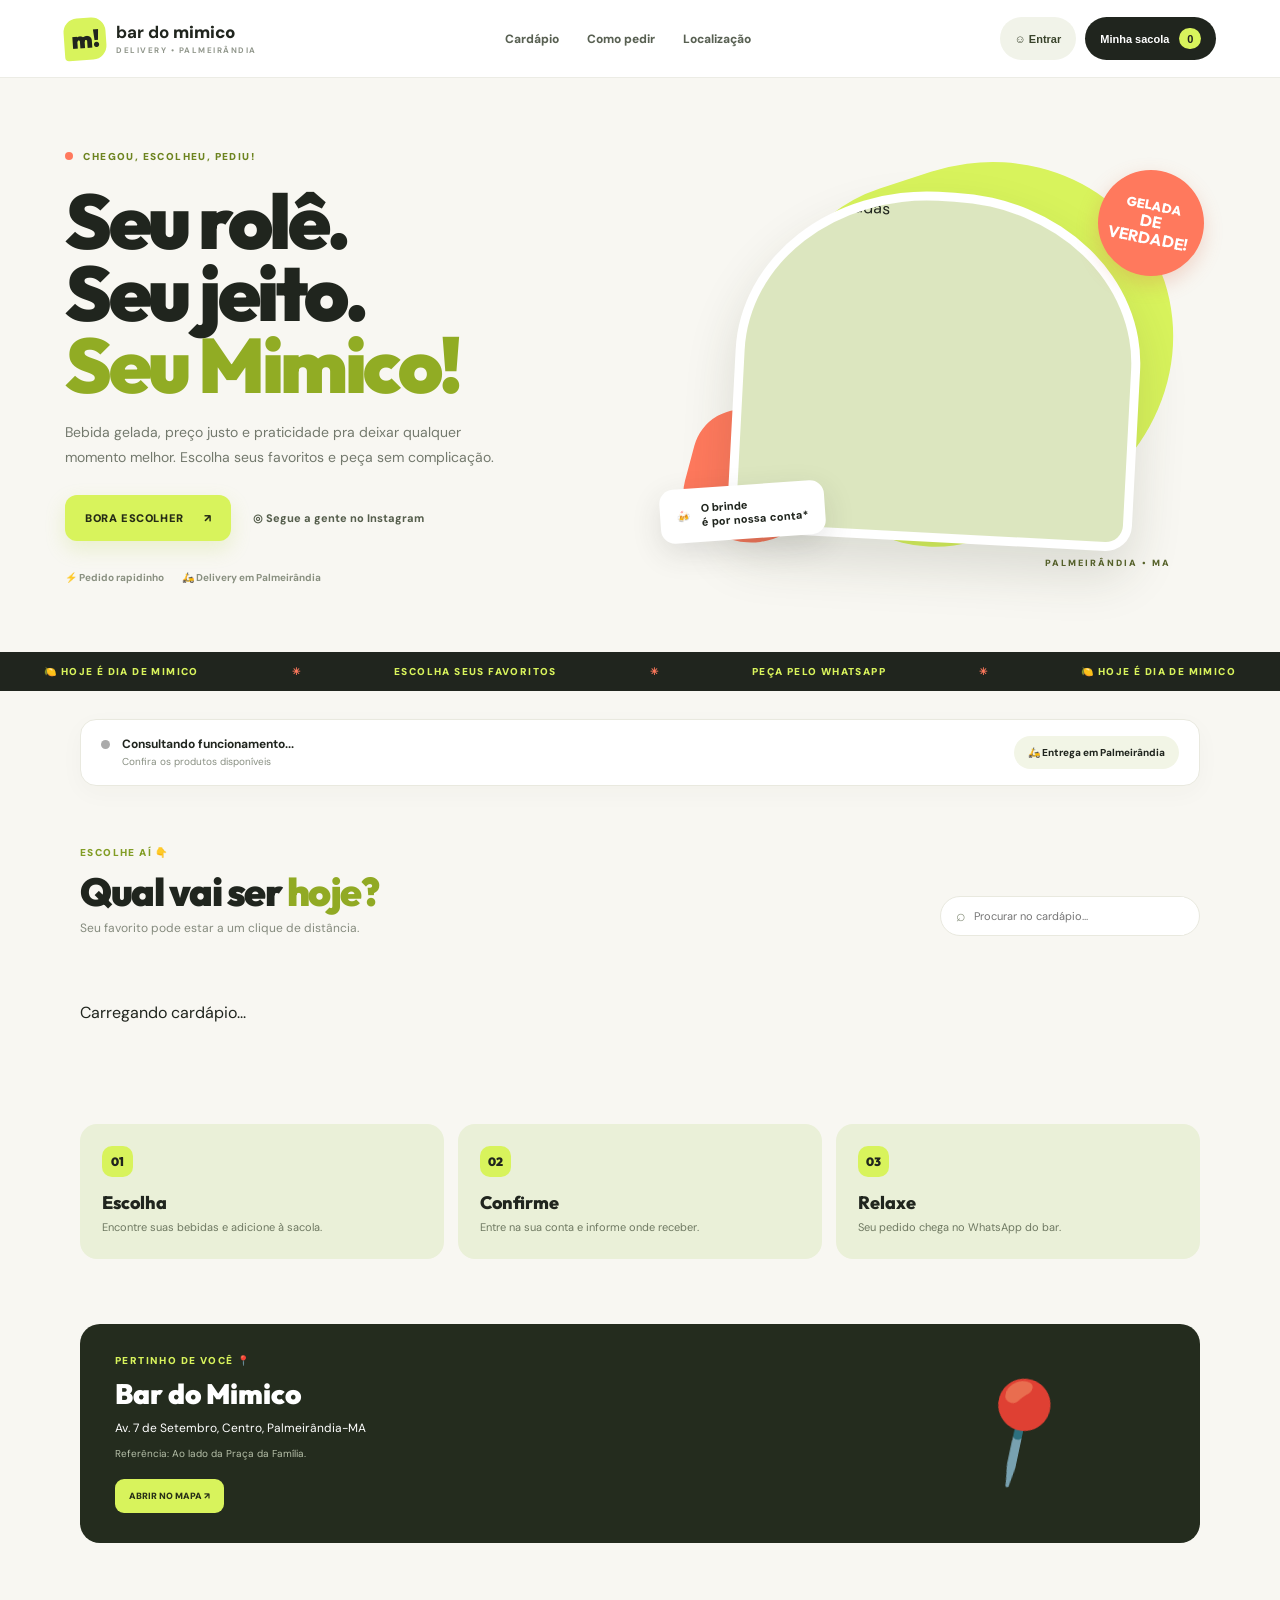
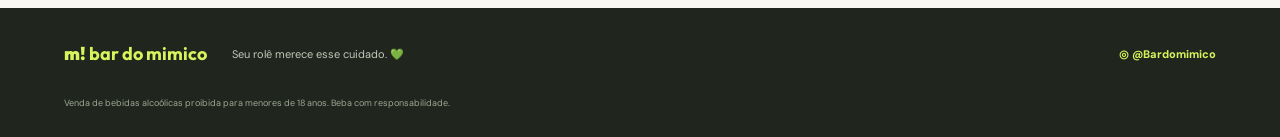
==== commit 7faff6bf: "Add files via upload" ====
--- a/index.html
+++ b/index.html
@@ -1,7 +1,7 @@
 <!doctype html>
 <html lang="pt-BR"><head><meta charset="utf-8"><meta name="viewport" content="width=device-width,initial-scale=1"><meta name="theme-color" content="#f8f7f2"><title>Bar do Mimico — seu rolê, do seu jeito!</title><link rel="preconnect" href="https://fonts.googleapis.com"><link href="https://fonts.googleapis.com/css2?family=DM+Sans:wght@400;500;600;700;800;900&family=Outfit:wght@500;600;700;800;900&display=swap" rel="stylesheet"><link rel="stylesheet" href="style.css"></head>
 <body>
-<header class="topbar"><a class="brand" href="#"><span class="brand-icon">m!</span><span>bar do <b>mimico</b><small>DELIVERY • PALMEIRÂNDIA</small></span></a><nav><a href="#cardapio">Cardápio</a><a href="#como-funciona">Como pedir</a><a href="#local">Localização</a></nav><div class="header-actions"><button id="accountBtn" class="account-btn">☺ <span>Entrar</span></button><button id="cartBtn" class="cart-btn">Minha sacola <b id="cartCount">0</b></button></div></header>
+<header class="topbar"><a class="brand" href="#"><span class="brand-icon">m!</span><span>bar do <b>mimico</b><small>DELIVERY • PALMEIRÂNDIA</small></span></a><nav><a href="#cardapio">Cardápio</a><a href="#como-funciona">Como pedir</a><a href="#local">Localização</a></nav><div class="header-actions"><button id="accountBtn" class="account-btn">☺ <span>Entrar</span></button><button type="button" id="cartBtn" class="cart-btn">Minha sacola <b id="cartCount">0</b></button></div></header>
 <section class="hero"><div class="hero-left"><div class="eyebrow"><i></i> CHEGOU, ESCOLHEU, PEDIU!</div><h1>Seu rolê.<br>Seu jeito.<br><em>Seu Mimico!</em></h1><p>Bebida gelada, preço justo e praticidade pra deixar qualquer momento melhor. Escolha seus favoritos e peça sem complicação.</p><div class="hero-buttons"><a class="primary-btn" href="#cardapio">BORA ESCOLHER <span>↗</span></a><a class="instagram-link" href="https://www.instagram.com/bardomimico/" target="_blank" rel="noopener">◎ Segue a gente no Instagram</a></div><div class="hero-trust"><span>⚡ Pedido rapidinho</span><span>🛵 Delivery em Palmeirândia</span></div></div><div class="hero-art"><div class="blob blob-one"></div><div class="blob blob-two"></div><div class="hero-photo"><img src="https://images.unsplash.com/photo-1513558161293-cadeira?auto=format&fit=crop&w=1000&q=85" alt="Bebidas geladas"></div><div class="round-stamp">GELADA<br><b>DE VERDADE!</b></div><div class="floating-note">🍻 <span>O brinde<br>é por nossa conta*</span></div><div class="hero-bottom-tag">PALMEIRÂNDIA • MA</div></div></section>
 <div class="ticker"><span>🍋 HOJE É DIA DE MIMICO</span><b>✳</b><span>ESCOLHA SEUS FAVORITOS</span><b>✳</b><span>PEÇA PELO WHATSAPP</span><b>✳</b><span>🍋 HOJE É DIA DE MIMICO</span></div>
 <main>
--- a/style.css
+++ b/style.css
@@ -1 +1,9 @@
-:root{--ink:#20251e;--muted:#72796d;--lime:#d8f35c;--lime2:#b8df39;--coral:#ff795d;--cream:#f8f7f2;--white:#fff;--line:#e9e9df;--purple:#b6a7ff}*{box-sizing:border-box}html{scroll-behavior:smooth}body{margin:0;background:var(--cream);color:var(--ink);font-family:"DM Sans",sans-serif}.topbar{height:78px;padding:0 max(5%,calc((100% - 1200px)/2));display:flex;align-items:center;justify-content:space-between;background:#fff;position:sticky;top:0;z-index:5;border-bottom:1px solid #ecece5}.brand{display:flex;align-items:center;gap:10px;text-decoration:none;color:var(--ink);font-size:17px;line-height:1;font-weight:700}.brand b{font-weight:900}.brand small{display:block;font-size:8px;letter-spacing:1.5px;color:#90968b;margin-top:5px}.brand-icon{width:42px;height:42px;background:var(--lime);border-radius:14px 14px 14px 4px;display:grid;place-items:center;font:900 24px Outfit;transform:rotate(-4deg)}nav{display:flex;gap:28px}nav a{font-size:12px;font-weight:800;color:#586052;text-decoration:none}nav a:hover{color:#8ca51f}.header-actions{display:flex;gap:9px}.account-btn,.cart-btn{border:0;border-radius:30px;padding:11px 15px;font-size:11px;font-weight:800;cursor:pointer}.account-btn{background:#f1f3e9;color:#39432b}.cart-btn{background:var(--ink);color:white}.cart-btn b{display:inline-grid;place-items:center;margin-left:7px;background:var(--lime);color:#222;width:20px;height:20px;border-radius:50%}.hero{max-width:1200px;margin:auto;padding:62px 25px 58px;display:grid;grid-template-columns:1fr 1fr;align-items:center;gap:40px;min-height:540px}.hero-left{padding:10px 0}.eyebrow{font-size:10px;font-weight:900;letter-spacing:1.4px;color:#6d8420}.eyebrow i{display:inline-block;width:8px;height:8px;border-radius:50%;background:var(--coral);margin-right:7px}.hero h1{font:900 clamp(52px,6vw,82px)/.94 Outfit;letter-spacing:-3.5px;margin:22px 0 18px}.hero h1 em{font-style:normal;color:#91ac24}.hero-left>p{max-width:460px;color:#73796d;font-size:14px;line-height:1.8}.hero-buttons{display:flex;align-items:center;gap:22px;flex-wrap:wrap;margin-top:25px}.primary-btn{display:inline-flex;align-items:center;justify-content:center;gap:20px;border:0;border-radius:12px;background:var(--lime);color:#252b16;padding:16px 20px;text-decoration:none;font-size:11px;font-weight:900;letter-spacing:.6px;cursor:pointer;box-shadow:0 8px 20px #b6d64a38;transition:.2s}.primary-btn:hover{transform:translateY(-3px);background:#c9ec43}.instagram-link{font-size:11px;color:#555e4c;font-weight:800;text-decoration:none}.hero-trust{display:flex;gap:18px;margin-top:30px;font-size:10px;font-weight:700;color:#899080}.hero-art{height:420px;position:relative;display:grid;place-items:center}.blob{position:absolute;border-radius:44% 56% 60% 40%;transform:rotate(-18deg)}.blob-one{width:390px;height:365px;background:var(--lime);right:7%;top:2%}.blob-two{width:130px;height:130px;background:var(--coral);left:5%;bottom:8%;transform:rotate(15deg)}.hero-photo{width:73%;height:350px;position:relative;z-index:1;border:9px solid white;border-radius:48% 48% 26px 26px;overflow:hidden;transform:rotate(3deg);box-shadow:0 25px 50px #353d2026;background:#dce6bf}.hero-photo img{width:100%;height:100%;object-fit:cover}.round-stamp{position:absolute;right:2%;top:3%;z-index:2;background:var(--coral);color:white;width:106px;height:106px;border-radius:50%;display:grid;align-content:center;text-align:center;font:800 13px/1.1 Outfit;transform:rotate(11deg);box-shadow:0 8px 20px #d56b4b44}.round-stamp b{font-size:16px}.floating-note{position:absolute;left:0;bottom:9%;z-index:2;background:#fff;border-radius:14px;padding:13px 17px;display:flex;gap:10px;align-items:center;font-size:11px;font-weight:800;box-shadow:0 10px 30px #3332;transform:rotate(-4deg)}.floating-note:first-letter{font-size:24px}.hero-bottom-tag{position:absolute;right:8%;bottom:2%;font-size:9px;letter-spacing:2px;font-weight:900;color:#59652d}.ticker{background:var(--ink);color:var(--lime);display:flex;justify-content:space-around;gap:25px;overflow:hidden;padding:13px 10px;font-size:10px;font-weight:900;letter-spacing:1.4px;white-space:nowrap}.ticker b{color:var(--coral)}main{max-width:1160px;margin:auto;padding:0 20px}.status-row{margin:28px 0 60px;background:white;border:1px solid var(--line);border-radius:16px;padding:16px 20px;display:flex;justify-content:space-between;align-items:center;box-shadow:0 7px 24px #33320708}.status-row>div:first-child{display:grid;grid-template-columns:12px auto;column-gap:9px;align-items:center}.status-row b{font-size:12px}.status-row small{grid-column:2;color:#899083;font-size:10px;margin-top:3px}.pulse-dot{width:9px;height:9px;border-radius:50%;background:#aaa}.pulse-dot.open{background:#53c66d;box-shadow:0 0 0 5px #53c66d20}.pulse-dot.closed{background:var(--coral)}.delivery-pill{background:#f2f5e6;border-radius:30px;padding:10px 14px;font-size:10px;font-weight:800}.menu-section{padding-bottom:65px}.section-heading{display:flex;justify-content:space-between;align-items:end;gap:20px}.eyebrow.dark{color:#829d25}.section-heading h2{font:900 39px Outfit;margin:8px 0 4px;letter-spacing:-1.5px}.section-heading h2 em{font-style:normal;color:#91aa24}.section-heading p{margin:0;color:#858b7e;font-size:12px}.search-box{display:flex;align-items:center;gap:8px;background:#fff;border:1px solid var(--line);border-radius:30px;padding:0 15px;color:#8a927e}.search-box input{width:210px;border:0;outline:0;padding:12px 0;font:11px "DM Sans"}.category-list{display:flex;gap:9px;flex-wrap:wrap;margin:25px 0}.category{border:1px solid #e6e8dc;border-radius:30px;background:#fff;padding:10px 16px;font-size:10px;font-weight:800;color:#58604f;cursor:pointer}.category.active,.category:hover{background:var(--ink);color:var(--lime);border-color:var(--ink)}.products{display:grid;grid-template-columns:repeat(4,minmax(0,1fr));gap:17px}.product{background:white;border:1px solid #eceee5;border-radius:18px;padding:9px;transition:.2s;position:relative}.product:hover{transform:translateY(-5px) rotate(-.4deg);box-shadow:0 15px 32px #22241212}.product-image{height:165px;position:relative;border-radius:13px;overflow:hidden;background:#f0f2e9}.product-image img{width:100%;height:100%;object-fit:cover}.product-tag{position:absolute;top:9px;left:9px;background:var(--coral);color:white;border-radius:20px;padding:5px 8px;font-size:8px;font-weight:900}.product-info{padding:12px 5px 5px}.product h3{font:800 15px Outfit;margin:0 0 5px}.product p{font-size:10px;color:#8b9185;margin:0 0 13px;min-height:25px}.product-bottom{display:flex;align-items:center;justify-content:space-between}.price{font:900 18px Outfit}.old{font-size:9px;color:#9ca294;text-decoration:line-through;margin-left:4px}.add-btn{border:0;border-radius:10px;background:var(--lime);color:#2e3716;padding:10px 12px;font-size:10px;font-weight:900;cursor:pointer}.add-btn:hover{background:var(--coral);color:white}.steps{display:grid;grid-template-columns:repeat(3,1fr);gap:14px;margin:20px 0 65px}.steps>div{background:#eaf0d8;border-radius:17px;padding:22px}.steps span{display:grid;place-items:center;width:31px;height:31px;border-radius:10px;background:var(--lime);font:900 12px Outfit}.steps h3{font:800 18px Outfit;margin:14px 0 5px}.steps p{font-size:11px;line-height:1.6;color:#6e7861;margin:0}.local-card{margin-bottom:65px;border-radius:20px;background:#242c1e;color:white;padding:30px 35px;display:flex;justify-content:space-between;align-items:center;overflow:hidden;position:relative}.local-card .eyebrow{color:var(--lime)}.local-card h2{font:900 28px Outfit;margin:9px 0}.local-card p{font-size:12px;margin:0 0 5px}.local-card small{color:#b6c0a9;font-size:10px}.local-card a{display:block;width:max-content;margin-top:17px;background:var(--lime);color:#283017;padding:11px 14px;border-radius:9px;text-decoration:none;font-size:9px;font-weight:900}.local-emoji{font-size:100px;opacity:.9;transform:rotate(12deg);margin-right:8%}footer{background:#20251e;color:white;padding:28px max(5%,calc((100% - 1160px)/2));display:flex;align-items:center;gap:25px;flex-wrap:wrap}.footer-brand{font:900 18px Outfit;color:var(--lime)}footer p{font-size:11px;color:#c2c9b9;margin-right:auto}footer a{color:var(--lime);font-size:11px;text-decoration:none;font-weight:800}footer small{width:100%;font-size:9px;color:#9ea795}.overlay{position:fixed;inset:0;background:#151b12b8;z-index:20;display:flex;align-items:center;justify-content:center;padding:15px}.hidden{display:none!important}.dialog,.drawer{background:white;border-radius:22px;padding:27px;width:min(440px,100%);position:relative;max-height:92vh;overflow:auto;box-shadow:0 20px 70px #0003}.x{position:absolute;right:17px;top:15px;border:0;background:#f0f2e9;border-radius:50%;width:33px;height:33px;font-size:22px;cursor:pointer}.dialog-kicker{font-size:9px;color:#8ca526;font-weight:900;letter-spacing:1.5px}.dialog h2,.drawer h2{font:900 26px Outfit;margin:8px 0}.dialog>p{color:#82897c;font-size:11px;line-height:1.5}.auth-tabs{display:flex;background:#f1f3e9;border-radius:11px;padding:4px;margin:18px 0}.auth-tabs button{width:50%;border:0;border-radius:8px;padding:10px;background:none;font-size:11px;font-weight:800;cursor:pointer}.auth-tabs button.selected{background:white;box-shadow:0 2px 8px #2221}.dialog input,.drawer input,.drawer select{width:100%;border:1px solid #e5e8dd;background:#fbfcf8;border-radius:10px;padding:13px;margin:6px 0;font:11px "DM Sans";outline-color:#b8d84a}.wide{width:100%;margin-top:12px}.error{color:#bd4b36;font-size:10px}.profile-actions{display:flex;gap:7px;flex-wrap:wrap;margin:18px 0}.profile-actions button{border:0;border-radius:9px;padding:10px 12px;background:#edf2df;font-size:10px;font-weight:800;cursor:pointer}.profile-actions .quiet{background:#f6e8e3;color:#9a4938}.order-history{border-top:1px solid var(--line);padding:13px 0;font-size:11px}.order-history button{border:0;background:var(--lime);border-radius:8px;padding:8px 11px;font-weight:800;font-size:9px;cursor:pointer}.drawer-overlay{justify-content:flex-end;padding:0}.drawer{height:100%;max-height:100%;width:min(480px,100%);border-radius:22px 0 0 22px;padding:25px;display:flex;flex-direction:column}.drawer-head{display:flex;justify-content:space-between;position:relative}.drawer-head .x{position:static}.cart-line{display:flex;justify-content:space-between;gap:10px;border-bottom:1px solid var(--line);padding:13px 0;font-size:11px}.cart-line b{font-size:12px}.quantity{display:flex;gap:8px;align-items:center;margin-top:6px}.quantity button{border:0;border-radius:6px;background:#eef2e1;padding:4px 8px;cursor:pointer}.cart-summary{padding:15px 0;font-size:11px;line-height:2;color:#6e7667}.cart-summary strong{font:900 21px Outfit;color:var(--ink)}.drawer form{margin-top:auto}.drawer form h3{font:800 14px Outfit}.drawer form small{display:block;color:#8b9186;text-align:center;font-size:9px;line-height:1.5;margin-top:9px}.toast{position:fixed;bottom:22px;left:50%;transform:translateX(-50%);background:#20291c;color:white;padding:13px 18px;border-radius:12px;z-index:30;font-size:11px;box-shadow:0 8px 25px #0003}.toast:empty{display:none}@media(max-width:850px){nav{display:none}.hero{gap:15px}.hero-art{height:350px}.blob-one{width:310px;height:300px}.hero-photo{height:290px}.products{grid-template-columns:repeat(3,1fr)}}@media(max-width:620px){.topbar{height:67px;padding:0 4%}.brand{font-size:14px}.brand-icon{width:36px;height:36px}.account-btn,.cart-btn{padding:10px;font-size:10px}.account-btn span{display:none}.hero{display:flex;flex-direction:column;padding:38px 6% 25px;gap:5px}.hero h1{font-size:58px}.hero-art{width:100%;height:290px}.blob-one{width:280px;height:270px;right:10%}.blob-two{width:90px;height:90px}.hero-photo{height:245px;width:70%}.round-stamp{width:80px;height:80px;font-size:10px}.round-stamp b{font-size:12px}.floating-note{left:2%;bottom:5%;font-size:9px}.hero-trust{font-size:9px;gap:10px}.ticker{justify-content:flex-start;font-size:9px}.status-row{margin:20px 0 40px;padding:13px;gap:8px}.status-row b{font-size:10px}.status-row small{font-size:9px}.delivery-pill{font-size:9px;padding:9px}.section-heading{align-items:stretch;flex-direction:column}.section-heading h2{font-size:32px}.search-box input{width:100%}.products{grid-template-columns:repeat(2,minmax(0,1fr));gap:10px}.product-image{height:125px}.product{padding:7px;border-radius:14px}.product-info{padding:10px 3px 3px}.product h3{font-size:13px}.product p{font-size:9px}.price{font-size:16px}.add-btn{padding:9px;font-size:9px}.steps{grid-template-columns:1fr;margin:0 0 40px}.steps>div{padding:17px}.local-card{padding:23px;min-height:185px}.local-card h2{font-size:24px}.local-emoji{font-size:65px;margin:0}footer{padding:25px 6%;gap:12px}footer p{width:100%;order:3}footer small{order:4}.dialog{padding:23px}.drawer{padding:20px}.hero-buttons{gap:14px}}+:root{--ink:#20251e;--muted:#72796d;--lime:#d8f35c;--lime2:#b8df39;--coral:#ff795d;--cream:#f8f7f2;--white:#fff;--line:#e9e9df;--purple:#b6a7ff}*{box-sizing:border-box}html{scroll-behavior:smooth}body{margin:0;background:var(--cream);color:var(--ink);font-family:"DM Sans",sans-serif}.topbar{height:78px;padding:0 max(5%,calc((100% - 1200px)/2));display:flex;align-items:center;justify-content:space-between;background:#fff;position:sticky;top:0;z-index:5;border-bottom:1px solid #ecece5}.brand{display:flex;align-items:center;gap:10px;text-decoration:none;color:var(--ink);font-size:17px;line-height:1;font-weight:700}.brand b{font-weight:900}.brand small{display:block;font-size:8px;letter-spacing:1.5px;color:#90968b;margin-top:5px}.brand-icon{width:42px;height:42px;background:var(--lime);border-radius:14px 14px 14px 4px;display:grid;place-items:center;font:900 24px Outfit;transform:rotate(-4deg)}nav{display:flex;gap:28px}nav a{font-size:12px;font-weight:800;color:#586052;text-decoration:none}nav a:hover{color:#8ca51f}.header-actions{display:flex;gap:9px}.account-btn,.cart-btn{border:0;border-radius:30px;padding:11px 15px;font-size:11px;font-weight:800;cursor:pointer}.account-btn{background:#f1f3e9;color:#39432b}.cart-btn{background:var(--ink);color:white}.cart-btn b{display:inline-grid;place-items:center;margin-left:7px;background:var(--lime);color:#222;width:20px;height:20px;border-radius:50%}.hero{max-width:1200px;margin:auto;padding:62px 25px 58px;display:grid;grid-template-columns:1fr 1fr;align-items:center;gap:40px;min-height:540px}.hero-left{padding:10px 0}.eyebrow{font-size:10px;font-weight:900;letter-spacing:1.4px;color:#6d8420}.eyebrow i{display:inline-block;width:8px;height:8px;border-radius:50%;background:var(--coral);margin-right:7px}.hero h1{font:900 clamp(52px,6vw,82px)/.94 Outfit;letter-spacing:-3.5px;margin:22px 0 18px}.hero h1 em{font-style:normal;color:#91ac24}.hero-left>p{max-width:460px;color:#73796d;font-size:14px;line-height:1.8}.hero-buttons{display:flex;align-items:center;gap:22px;flex-wrap:wrap;margin-top:25px}.primary-btn{display:inline-flex;align-items:center;justify-content:center;gap:20px;border:0;border-radius:12px;background:var(--lime);color:#252b16;padding:16px 20px;text-decoration:none;font-size:11px;font-weight:900;letter-spacing:.6px;cursor:pointer;box-shadow:0 8px 20px #b6d64a38;transition:.2s}.primary-btn:hover{transform:translateY(-3px);background:#c9ec43}.instagram-link{font-size:11px;color:#555e4c;font-weight:800;text-decoration:none}.hero-trust{display:flex;gap:18px;margin-top:30px;font-size:10px;font-weight:700;color:#899080}.hero-art{height:420px;position:relative;display:grid;place-items:center}.blob{position:absolute;border-radius:44% 56% 60% 40%;transform:rotate(-18deg)}.blob-one{width:390px;height:365px;background:var(--lime);right:7%;top:2%}.blob-two{width:130px;height:130px;background:var(--coral);left:5%;bottom:8%;transform:rotate(15deg)}.hero-photo{width:73%;height:350px;position:relative;z-index:1;border:9px solid white;border-radius:48% 48% 26px 26px;overflow:hidden;transform:rotate(3deg);box-shadow:0 25px 50px #353d2026;background:#dce6bf}.hero-photo img{width:100%;height:100%;object-fit:cover}.round-stamp{position:absolute;right:2%;top:3%;z-index:2;background:var(--coral);color:white;width:106px;height:106px;border-radius:50%;display:grid;align-content:center;text-align:center;font:800 13px/1.1 Outfit;transform:rotate(11deg);box-shadow:0 8px 20px #d56b4b44}.round-stamp b{font-size:16px}.floating-note{position:absolute;left:0;bottom:9%;z-index:2;background:#fff;border-radius:14px;padding:13px 17px;display:flex;gap:10px;align-items:center;font-size:11px;font-weight:800;box-shadow:0 10px 30px #3332;transform:rotate(-4deg)}.floating-note:first-letter{font-size:24px}.hero-bottom-tag{position:absolute;right:8%;bottom:2%;font-size:9px;letter-spacing:2px;font-weight:900;color:#59652d}.ticker{background:var(--ink);color:var(--lime);display:flex;justify-content:space-around;gap:25px;overflow:hidden;padding:13px 10px;font-size:10px;font-weight:900;letter-spacing:1.4px;white-space:nowrap}.ticker b{color:var(--coral)}main{max-width:1160px;margin:auto;padding:0 20px}.status-row{margin:28px 0 60px;background:white;border:1px solid var(--line);border-radius:16px;padding:16px 20px;display:flex;justify-content:space-between;align-items:center;box-shadow:0 7px 24px #33320708}.status-row>div:first-child{display:grid;grid-template-columns:12px auto;column-gap:9px;align-items:center}.status-row b{font-size:12px}.status-row small{grid-column:2;color:#899083;font-size:10px;margin-top:3px}.pulse-dot{width:9px;height:9px;border-radius:50%;background:#aaa}.pulse-dot.open{background:#53c66d;box-shadow:0 0 0 5px #53c66d20}.pulse-dot.closed{background:var(--coral)}.delivery-pill{background:#f2f5e6;border-radius:30px;padding:10px 14px;font-size:10px;font-weight:800}.menu-section{padding-bottom:65px}.section-heading{display:flex;justify-content:space-between;align-items:end;gap:20px}.eyebrow.dark{color:#829d25}.section-heading h2{font:900 39px Outfit;margin:8px 0 4px;letter-spacing:-1.5px}.section-heading h2 em{font-style:normal;color:#91aa24}.section-heading p{margin:0;color:#858b7e;font-size:12px}.search-box{display:flex;align-items:center;gap:8px;background:#fff;border:1px solid var(--line);border-radius:30px;padding:0 15px;color:#8a927e}.search-box input{width:210px;border:0;outline:0;padding:12px 0;font:11px "DM Sans"}.category-list{display:flex;gap:9px;flex-wrap:wrap;margin:25px 0}.category{border:1px solid #e6e8dc;border-radius:30px;background:#fff;padding:10px 16px;font-size:10px;font-weight:800;color:#58604f;cursor:pointer}.category.active,.category:hover{background:var(--ink);color:var(--lime);border-color:var(--ink)}.products{display:grid;grid-template-columns:repeat(4,minmax(0,1fr));gap:17px}.product{background:var(--product-card-bg,white);color:var(--product-text,var(--ink));border:1px solid #eceee5;border-radius:18px;padding:9px;transition:.2s;position:relative}.product:hover{transform:translateY(-5px) rotate(-.4deg);box-shadow:0 15px 32px #22241212}.product-image{height:165px;position:relative;border-radius:13px;overflow:hidden;background:#f0f2e9}.product-image img{width:100%;height:100%;object-fit:cover}.product-tag{position:absolute;top:9px;left:9px;background:var(--coral);color:white;border-radius:20px;padding:5px 8px;font-size:8px;font-weight:900}.product-info{padding:12px 5px 5px}.product h3{font:800 15px Outfit;margin:0 0 5px;color:var(--product-text,var(--ink))}.product p{font-size:10px;color:var(--product-text,#8b9185);margin:0 0 13px;min-height:25px}.product-bottom{display:flex;align-items:center;justify-content:space-between}.price{font:900 18px Outfit}.old{font-size:9px;color:#9ca294;text-decoration:line-through;margin-left:4px}.add-btn{border:0;border-radius:10px;background:var(--product-button-bg,var(--lime));color:var(--product-button-text,#2e3716);padding:10px 12px;font-size:10px;font-weight:900;cursor:pointer}.add-btn:hover{background:var(--coral);color:white}.steps{display:grid;grid-template-columns:repeat(3,1fr);gap:14px;margin:20px 0 65px}.steps>div{background:#eaf0d8;border-radius:17px;padding:22px}.steps span{display:grid;place-items:center;width:31px;height:31px;border-radius:10px;background:var(--lime);font:900 12px Outfit}.steps h3{font:800 18px Outfit;margin:14px 0 5px}.steps p{font-size:11px;line-height:1.6;color:#6e7861;margin:0}.local-card{margin-bottom:65px;border-radius:20px;background:#242c1e;color:white;padding:30px 35px;display:flex;justify-content:space-between;align-items:center;overflow:hidden;position:relative}.local-card .eyebrow{color:var(--lime)}.local-card h2{font:900 28px Outfit;margin:9px 0}.local-card p{font-size:12px;margin:0 0 5px}.local-card small{color:#b6c0a9;font-size:10px}.local-card a{display:block;width:max-content;margin-top:17px;background:var(--lime);color:#283017;padding:11px 14px;border-radius:9px;text-decoration:none;font-size:9px;font-weight:900}.local-emoji{font-size:100px;opacity:.9;transform:rotate(12deg);margin-right:8%}footer{background:#20251e;color:white;padding:28px max(5%,calc((100% - 1160px)/2));display:flex;align-items:center;gap:25px;flex-wrap:wrap}.footer-brand{font:900 18px Outfit;color:var(--lime)}footer p{font-size:11px;color:#c2c9b9;margin-right:auto}footer a{color:var(--lime);font-size:11px;text-decoration:none;font-weight:800}footer small{width:100%;font-size:9px;color:#9ea795}.overlay{position:fixed;inset:0;background:#151b12b8;z-index:20;display:flex;align-items:center;justify-content:center;padding:15px}.hidden{display:none!important}.dialog,.drawer{background:white;border-radius:22px;padding:27px;width:min(440px,100%);position:relative;max-height:92vh;overflow:auto;box-shadow:0 20px 70px #0003}.x{position:absolute;right:17px;top:15px;border:0;background:#f0f2e9;border-radius:50%;width:33px;height:33px;font-size:22px;cursor:pointer}.dialog-kicker{font-size:9px;color:#8ca526;font-weight:900;letter-spacing:1.5px}.dialog h2,.drawer h2{font:900 26px Outfit;margin:8px 0}.dialog>p{color:#82897c;font-size:11px;line-height:1.5}.auth-tabs{display:flex;background:#f1f3e9;border-radius:11px;padding:4px;margin:18px 0}.auth-tabs button{width:50%;border:0;border-radius:8px;padding:10px;background:none;font-size:11px;font-weight:800;cursor:pointer}.auth-tabs button.selected{background:white;box-shadow:0 2px 8px #2221}.dialog input,.drawer input,.drawer select{width:100%;border:1px solid #e5e8dd;background:#fbfcf8;border-radius:10px;padding:13px;margin:6px 0;font:11px "DM Sans";outline-color:#b8d84a}.wide{width:100%;margin-top:12px}.error{color:#bd4b36;font-size:10px}.profile-actions{display:flex;gap:7px;flex-wrap:wrap;margin:18px 0}.profile-actions button{border:0;border-radius:9px;padding:10px 12px;background:#edf2df;font-size:10px;font-weight:800;cursor:pointer}.profile-actions .quiet{background:#f6e8e3;color:#9a4938}.order-history{border-top:1px solid var(--line);padding:13px 0;font-size:11px}.order-history button{border:0;background:var(--lime);border-radius:8px;padding:8px 11px;font-weight:800;font-size:9px;cursor:pointer}.drawer-overlay{justify-content:flex-end;padding:0}.drawer{height:100%;max-height:100%;width:min(480px,100%);border-radius:22px 0 0 22px;padding:25px;display:flex;flex-direction:column}.drawer-head{display:flex;justify-content:space-between;position:relative}.drawer-head .x{position:static}.cart-line{display:flex;justify-content:space-between;gap:10px;border-bottom:1px solid var(--line);padding:13px 0;font-size:11px}.cart-line b{font-size:12px}.quantity{display:flex;gap:8px;align-items:center;margin-top:6px}.quantity button{border:0;border-radius:6px;background:#eef2e1;padding:4px 8px;cursor:pointer}.cart-summary{padding:15px 0;font-size:11px;line-height:2;color:#6e7667}.cart-summary strong{font:900 21px Outfit;color:var(--ink)}.drawer form{margin-top:auto}.drawer form h3{font:800 14px Outfit}.drawer form small{display:block;color:#8b9186;text-align:center;font-size:9px;line-height:1.5;margin-top:9px}.toast{position:fixed;bottom:22px;left:50%;transform:translateX(-50%);background:#20291c;color:white;padding:13px 18px;border-radius:12px;z-index:30;font-size:11px;box-shadow:0 8px 25px #0003}.toast:empty{display:none}@media(max-width:850px){nav{display:none}.hero{gap:15px}.hero-art{height:350px}.blob-one{width:310px;height:300px}.hero-photo{height:290px}.products{grid-template-columns:repeat(3,1fr)}}@media(max-width:620px){.topbar{height:67px;padding:0 4%}.brand{font-size:14px}.brand-icon{width:36px;height:36px}.account-btn,.cart-btn{padding:10px;font-size:10px}.account-btn span{display:none}.hero{display:flex;flex-direction:column;padding:38px 6% 25px;gap:5px}.hero h1{font-size:58px}.hero-art{width:100%;height:290px}.blob-one{width:280px;height:270px;right:10%}.blob-two{width:90px;height:90px}.hero-photo{height:245px;width:70%}.round-stamp{width:80px;height:80px;font-size:10px}.round-stamp b{font-size:12px}.floating-note{left:2%;bottom:5%;font-size:9px}.hero-trust{font-size:9px;gap:10px}.ticker{justify-content:flex-start;font-size:9px}.status-row{margin:20px 0 40px;padding:13px;gap:8px}.status-row b{font-size:10px}.status-row small{font-size:9px}.delivery-pill{font-size:9px;padding:9px}.section-heading{align-items:stretch;flex-direction:column}.section-heading h2{font-size:32px}.search-box input{width:100%}.products{grid-template-columns:repeat(2,minmax(0,1fr));gap:10px}.product-image{height:125px}.product{padding:7px;border-radius:14px}.product-info{padding:10px 3px 3px}.product h3{font-size:13px}.product p{font-size:9px}.price{font-size:16px}.add-btn{padding:9px;font-size:9px}.steps{grid-template-columns:1fr;margin:0 0 40px}.steps>div{padding:17px}.local-card{padding:23px;min-height:185px}.local-card h2{font-size:24px}.local-emoji{font-size:65px;margin:0}footer{padding:25px 6%;gap:12px}footer p{width:100%;order:3}footer small{order:4}.dialog{padding:23px}.drawer{padding:20px}.hero-buttons{gap:14px}}
+.add-btn.added{background:#2f8b49!important;color:#fff!important;transform:scale(.97)}.products-loading{grid-column:1/-1;padding:30px;text-align:center;color:var(--muted);background:#fff;border-radius:14px}
+
+/* Atualização imediata da sacola */
+#cartCount{display:inline-flex;align-items:center;justify-content:center;min-width:1.35rem;min-height:1.35rem;padding:0 .25rem;border-radius:999px}
+.quantity{display:flex;align-items:center;gap:8px}
+.quantity span{min-width:1rem;text-align:center;font-weight:700}
+.quantity button{cursor:pointer;touch-action:manipulation}
+.add-btn{touch-action:manipulation}
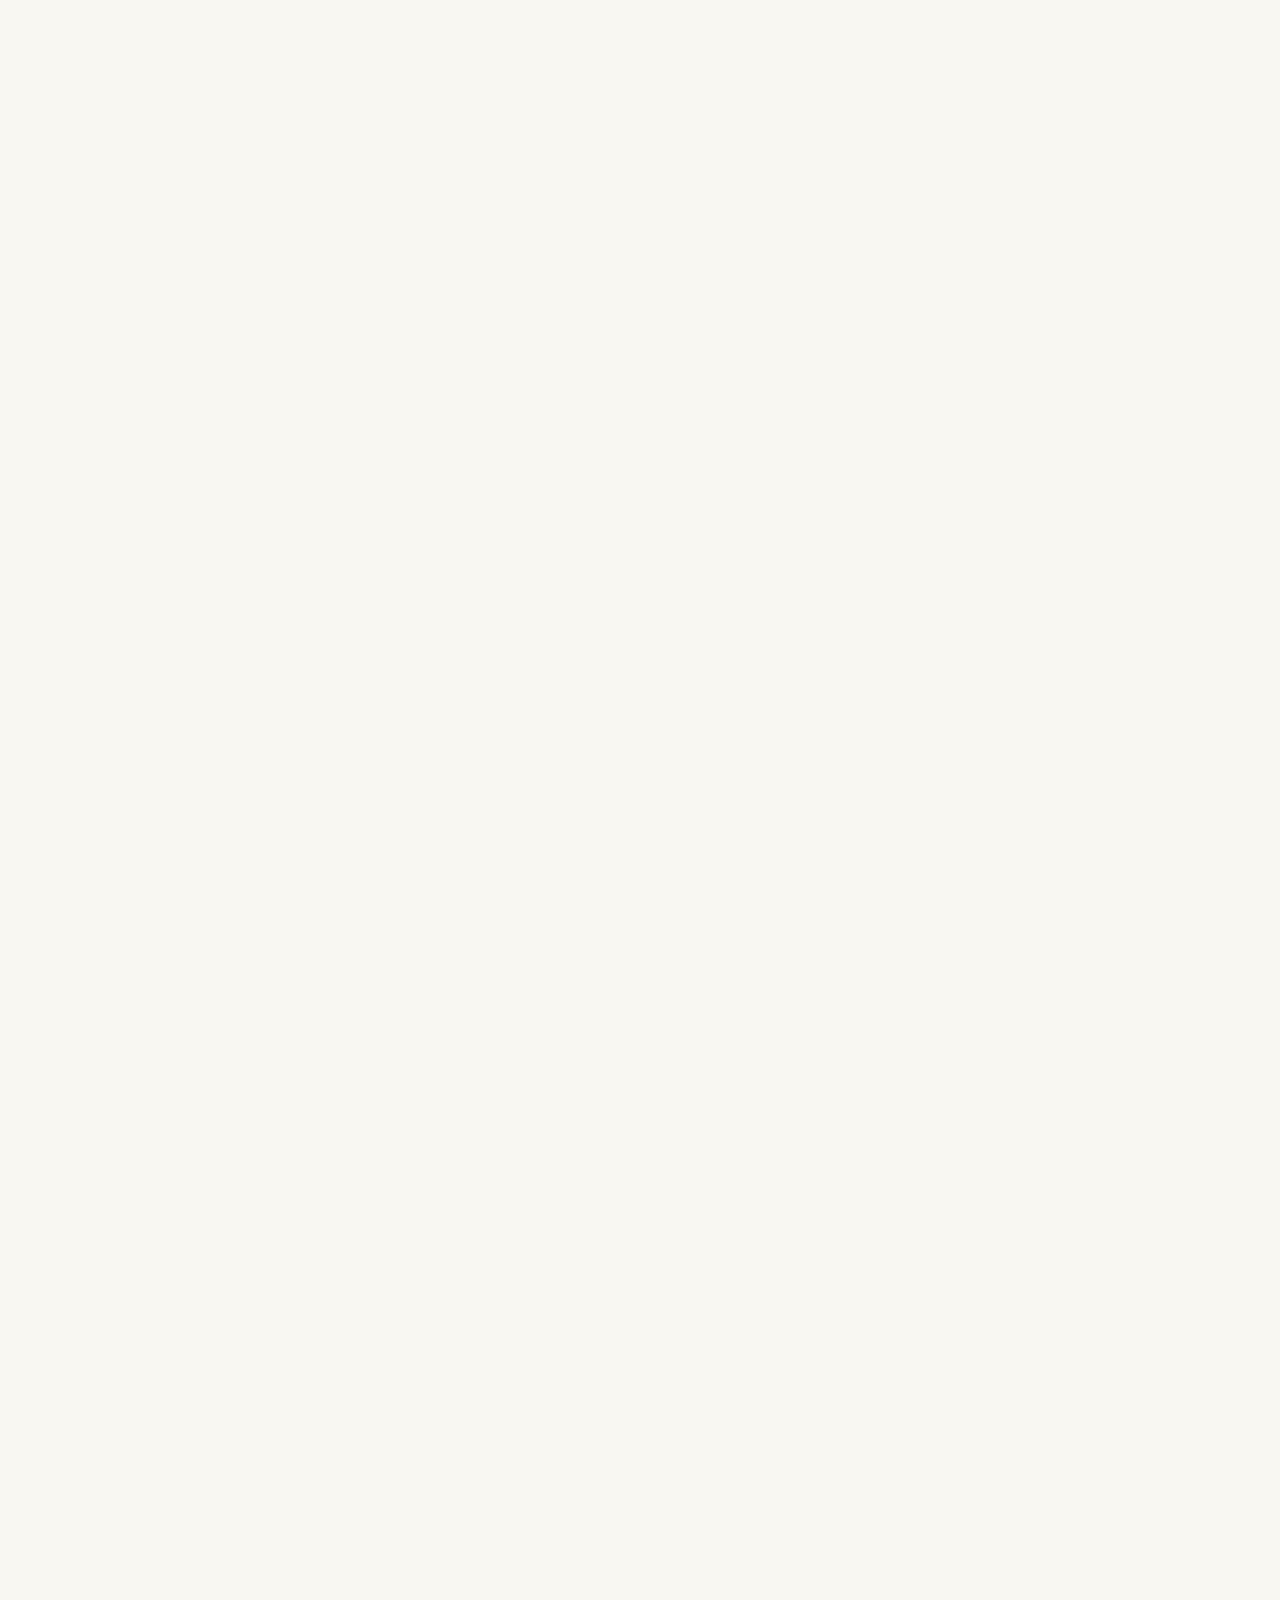
==== commit 483b4930: "Add files via upload" ====
--- a/index.html
+++ b/index.html
@@ -1,5 +1,5 @@
 <!doctype html>
-<html lang="pt-BR"><head><meta charset="utf-8"><meta name="viewport" content="width=device-width,initial-scale=1"><meta name="theme-color" content="#f8f7f2"><title>Bar do Mimico — seu rolê, do seu jeito!</title><link rel="preconnect" href="https://fonts.googleapis.com"><link href="https://fonts.googleapis.com/css2?family=DM+Sans:wght@400;500;600;700;800;900&family=Outfit:wght@500;600;700;800;900&display=swap" rel="stylesheet"><link rel="stylesheet" href="style.css"></head>
+<html lang="pt-BR"><head><meta charset="utf-8"><meta name="viewport" content="width=device-width,initial-scale=1"><meta name="theme-color" content="#f8f7f2"><title>Bar do Mimico — seu rolê, do seu jeito!</title><link rel="preconnect" href="https://fonts.googleapis.com"><link href="https://fonts.googleapis.com/css2?family=DM+Sans:wght@400;500;600;700;800;900&family=Outfit:wght@500;600;700;800;900&display=swap" rel="stylesheet"><script>(function(){document.documentElement.classList.add('mimico-cache-pending');try{var c=JSON.parse(localStorage.getItem('mimico_site_content_cache')||'null');if(!c)return;var r=document.documentElement;if(c.color)r.style.setProperty('--lime',c.color);if(c.bg)r.style.setProperty('--cream',c.bg);if(c.ink)r.style.setProperty('--ink',c.ink);if(c.accent)r.style.setProperty('--coral',c.accent);if(c.productCardBg)r.style.setProperty('--product-card-bg',c.productCardBg);if(c.productText)r.style.setProperty('--product-text',c.productText);if(c.productButtonBg)r.style.setProperty('--product-button-bg',c.productButtonBg);if(c.productButtonText)r.style.setProperty('--product-button-text',c.productButtonText);window.__MIMICO_CACHED_CONTENT__=c;}catch(e){}})();</script><link rel="stylesheet" href="style.css"><script>document.addEventListener('DOMContentLoaded',function(){try{var c=window.__MIMICO_CACHED_CONTENT__;if(!c)return;(c.visualOverrides||[]).forEach(function(x){var e=document.querySelector(x.selector);if(!e)return;if(x.text!==undefined&&e.children.length===0)e.textContent=x.text;if(x.image&&e.tagName==='IMG')e.src=x.image;if(x.background)e.style.backgroundColor=x.background;if(x.color)e.style.color=x.color;});}catch(e){}});</script><style>html.mimico-cache-pending body{visibility:hidden!important}</style></head>
 <body>
 <header class="topbar"><a class="brand" href="#"><span class="brand-icon">m!</span><span>bar do <b>mimico</b><small>DELIVERY • PALMEIRÂNDIA</small></span></a><nav><a href="#cardapio">Cardápio</a><a href="#como-funciona">Como pedir</a><a href="#local">Localização</a></nav><div class="header-actions"><button id="accountBtn" class="account-btn">☺ <span>Entrar</span></button><button type="button" id="cartBtn" class="cart-btn">Minha sacola <b id="cartCount">0</b></button></div></header>
 <section class="hero"><div class="hero-left"><div class="eyebrow"><i></i> CHEGOU, ESCOLHEU, PEDIU!</div><h1>Seu rolê.<br>Seu jeito.<br><em>Seu Mimico!</em></h1><p>Bebida gelada, preço justo e praticidade pra deixar qualquer momento melhor. Escolha seus favoritos e peça sem complicação.</p><div class="hero-buttons"><a class="primary-btn" href="#cardapio">BORA ESCOLHER <span>↗</span></a><a class="instagram-link" href="https://www.instagram.com/bardomimico/" target="_blank" rel="noopener">◎ Segue a gente no Instagram</a></div><div class="hero-trust"><span>⚡ Pedido rapidinho</span><span>🛵 Delivery em Palmeirândia</span></div></div><div class="hero-art"><div class="blob blob-one"></div><div class="blob blob-two"></div><div class="hero-photo"><img src="https://images.unsplash.com/photo-1513558161293-cadeira?auto=format&fit=crop&w=1000&q=85" alt="Bebidas geladas"></div><div class="round-stamp">GELADA<br><b>DE VERDADE!</b></div><div class="floating-note">🍻 <span>O brinde<br>é por nossa conta*</span></div><div class="hero-bottom-tag">PALMEIRÂNDIA • MA</div></div></section>
@@ -12,6 +12,6 @@
 </main><footer><div class="footer-brand">m! <b>bar do mimico</b></div><p>Seu rolê merece esse cuidado. 💚</p><a href="https://www.instagram.com/bardomimico/" target="_blank" rel="noopener">◎ @Bardomimico</a><small>Venda de bebidas alcoólicas proibida para menores de 18 anos. Beba com responsabilidade.</small></footer>
 <div id="authModal" class="overlay hidden"><section class="dialog auth-dialog"><button class="x" data-close="authModal">×</button><div class="dialog-kicker">BEM-VINDO AO MIMICO</div><h2 id="authTitle">Bom ter você por aqui! 👋</h2><p id="authIntro">Entre para pedir rapidinho e acompanhar seus pedidos.</p><div class="auth-tabs"><button class="selected" data-authmode="login">Entrar</button><button data-authmode="signup">Criar conta</button></div><form id="authForm"><input id="authName" class="hidden" placeholder="Seu nome"><input id="authPhone" class="hidden" placeholder="Seu WhatsApp com DDD"><input id="authEmail" type="email" placeholder="Seu e-mail" required><input id="authPassword" type="password" placeholder="Senha (mínimo 6 caracteres)" minlength="6" required><button class="primary-btn wide" id="authSubmit">ENTRAR →</button><p id="authError" class="error"></p></form></section></div>
 <div id="profileModal" class="overlay hidden"><section class="dialog"><button class="x" data-close="profileModal">×</button><div class="dialog-kicker">SUA CONTA</div><h2>Oi, <span id="profileName">pessoa</span>! ✨</h2><div class="profile-actions"><button id="editProfile">Editar meus dados</button><button id="myOrders">Meus pedidos</button><button id="signOut" class="quiet">Sair da conta</button></div><div id="profileBody"></div></section></div>
-<div id="cartDrawer" class="overlay drawer-overlay hidden"><section class="drawer"><div class="drawer-head"><div><div class="dialog-kicker">QUASE LÁ!</div><h2>Sua sacola 🛍️</h2></div><button class="x" data-close="cartDrawer">×</button></div><div id="cartItems"></div><div id="cartSummary"></div><form id="checkoutForm"><h3>Pra onde vai o pedido?</h3><input id="deliveryAddress" placeholder="Rua, número e bairro" required><input id="deliveryReference" placeholder="Ponto de referência (opcional)"><select id="paymentMethod"><option>Pix</option><option>Dinheiro</option><option>Cartão</option></select><input id="changeFor" placeholder="Troco para quanto? (se pagar em dinheiro)"><button class="primary-btn wide" type="submit">FINALIZAR PEDIDO NO WHATSAPP ↗</button><small>Seu pedido fica salvo na sua conta antes de abrir o WhatsApp.</small></form></section></div>
+<div id="cartDrawer" class="overlay drawer-overlay hidden" aria-hidden="true"><section class="drawer"><div class="drawer-head"><div><div class="dialog-kicker">QUASE LÁ!</div><h2>Sua sacola 🛍️</h2></div><button class="x" data-close="cartDrawer">×</button></div><div id="cartItems"></div><div id="cartSummary"></div><form id="checkoutForm"><h3>Pra onde vai o pedido?</h3><input id="deliveryAddress" placeholder="Rua, número e bairro" required><input id="deliveryReference" placeholder="Ponto de referência (opcional)"><select id="paymentMethod"><option>Pix</option><option>Dinheiro</option><option>Cartão</option></select><input id="changeFor" placeholder="Troco para quanto? (se pagar em dinheiro)"><button class="primary-btn wide" type="submit">FINALIZAR PEDIDO NO WHATSAPP ↗</button><small>Seu pedido fica salvo na sua conta antes de abrir o WhatsApp.</small></form></section></div>
 <div id="toast" class="toast"></div>
 <script src="https://cdn.jsdelivr.net/npm/@supabase/supabase-js@2"></script><script src="config.js"></script><script src="store.js"></script></body></html>
